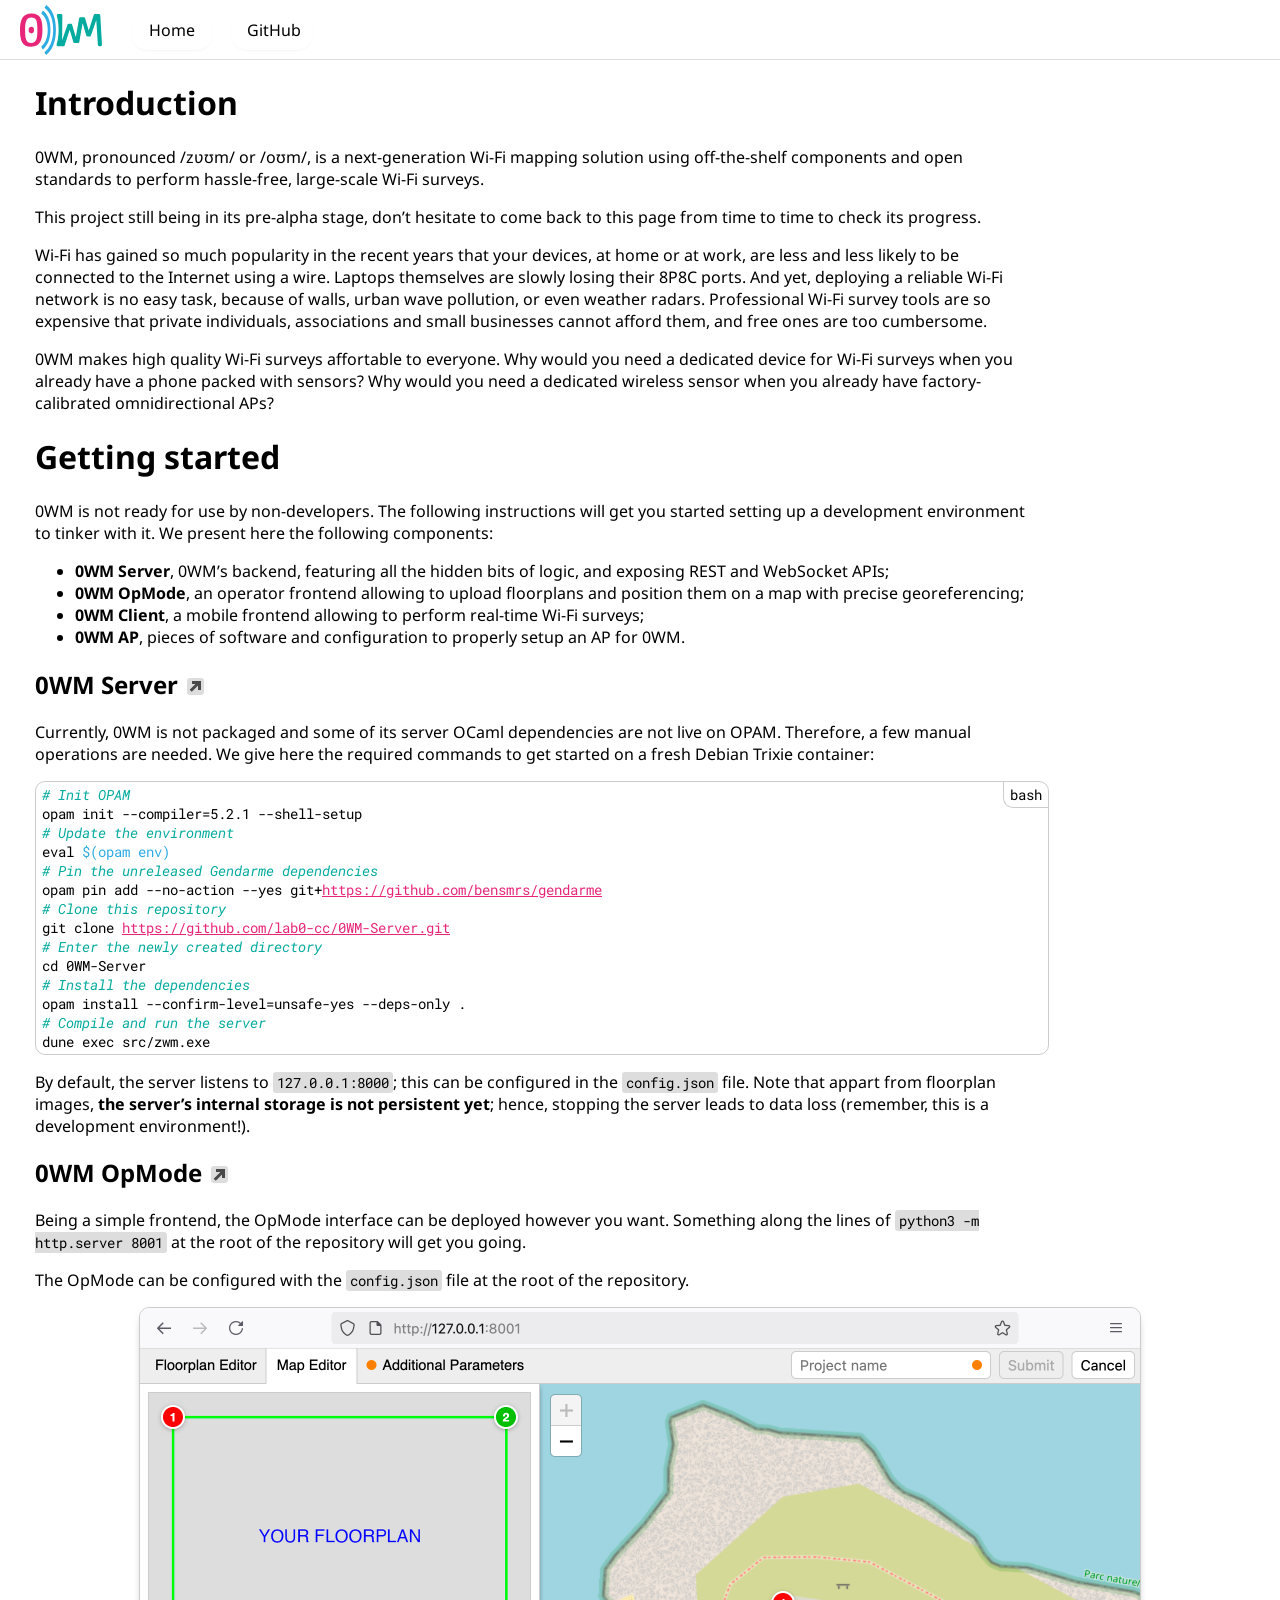
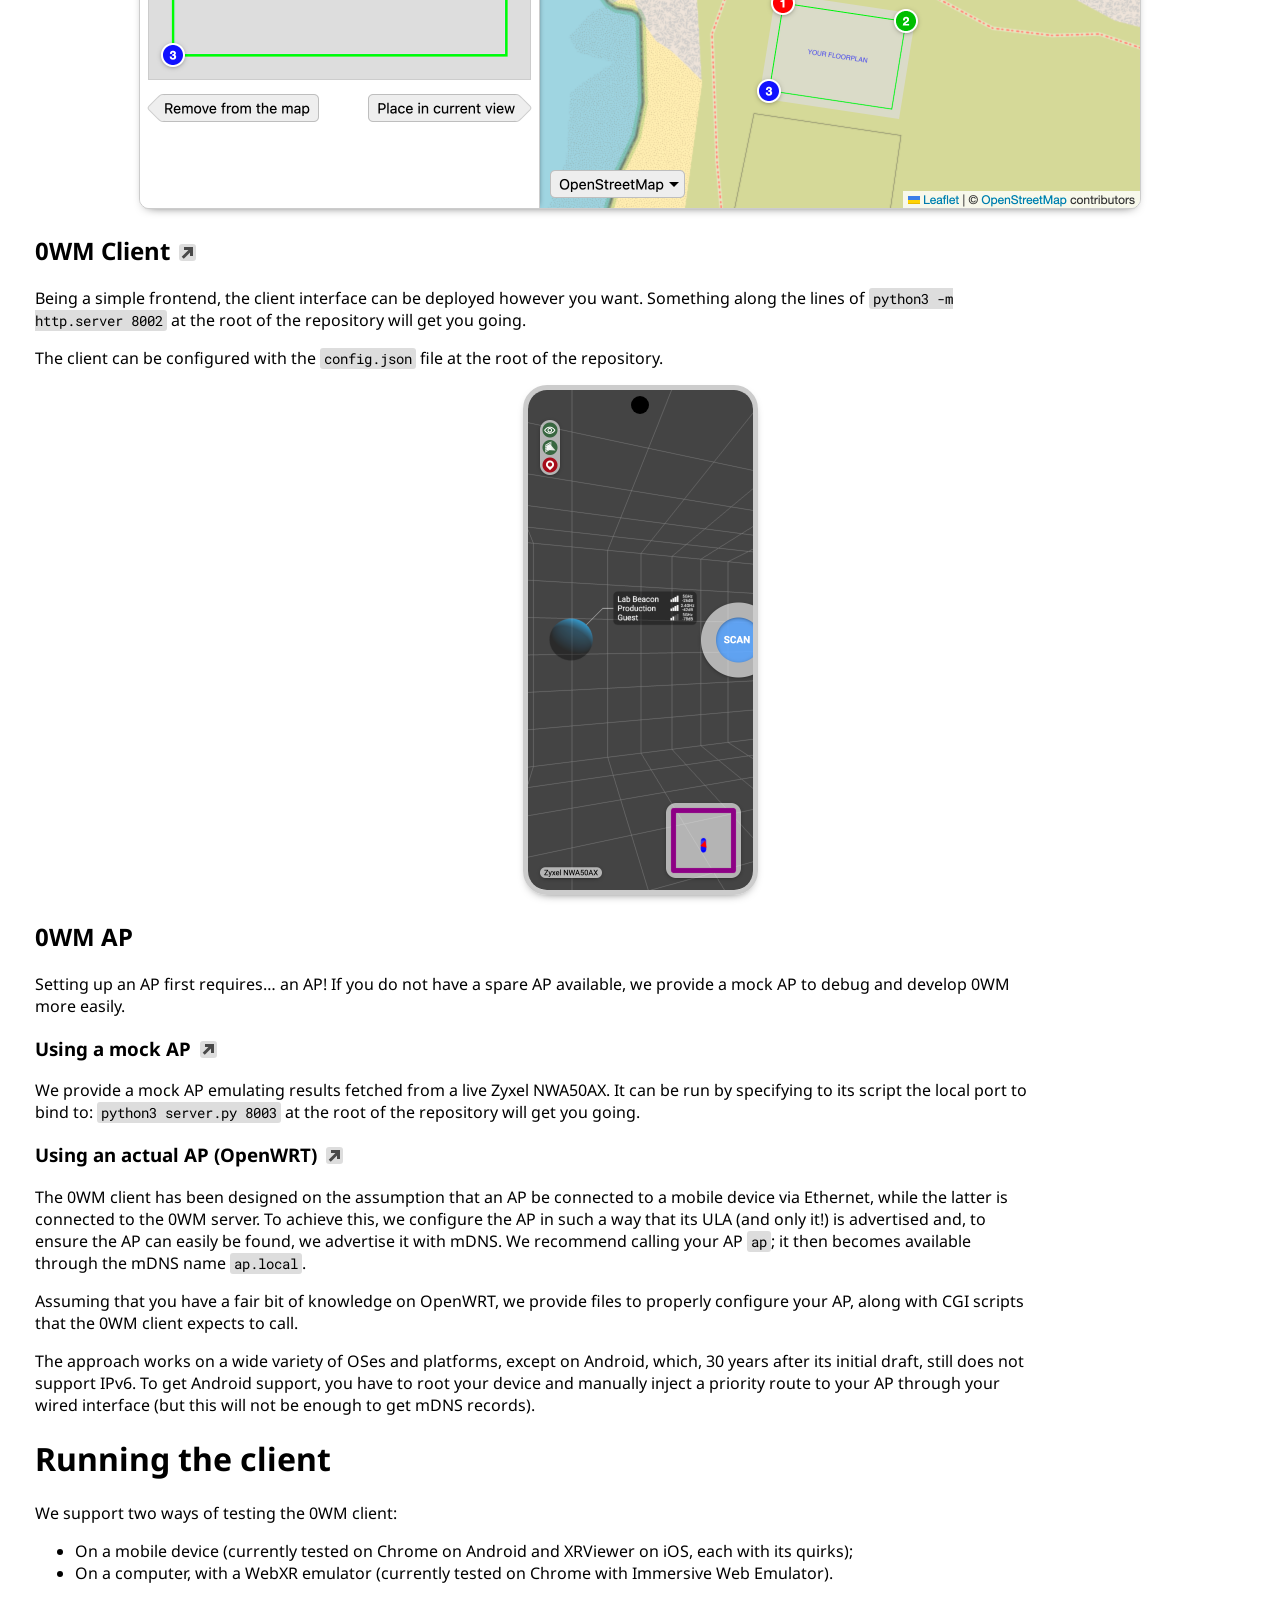
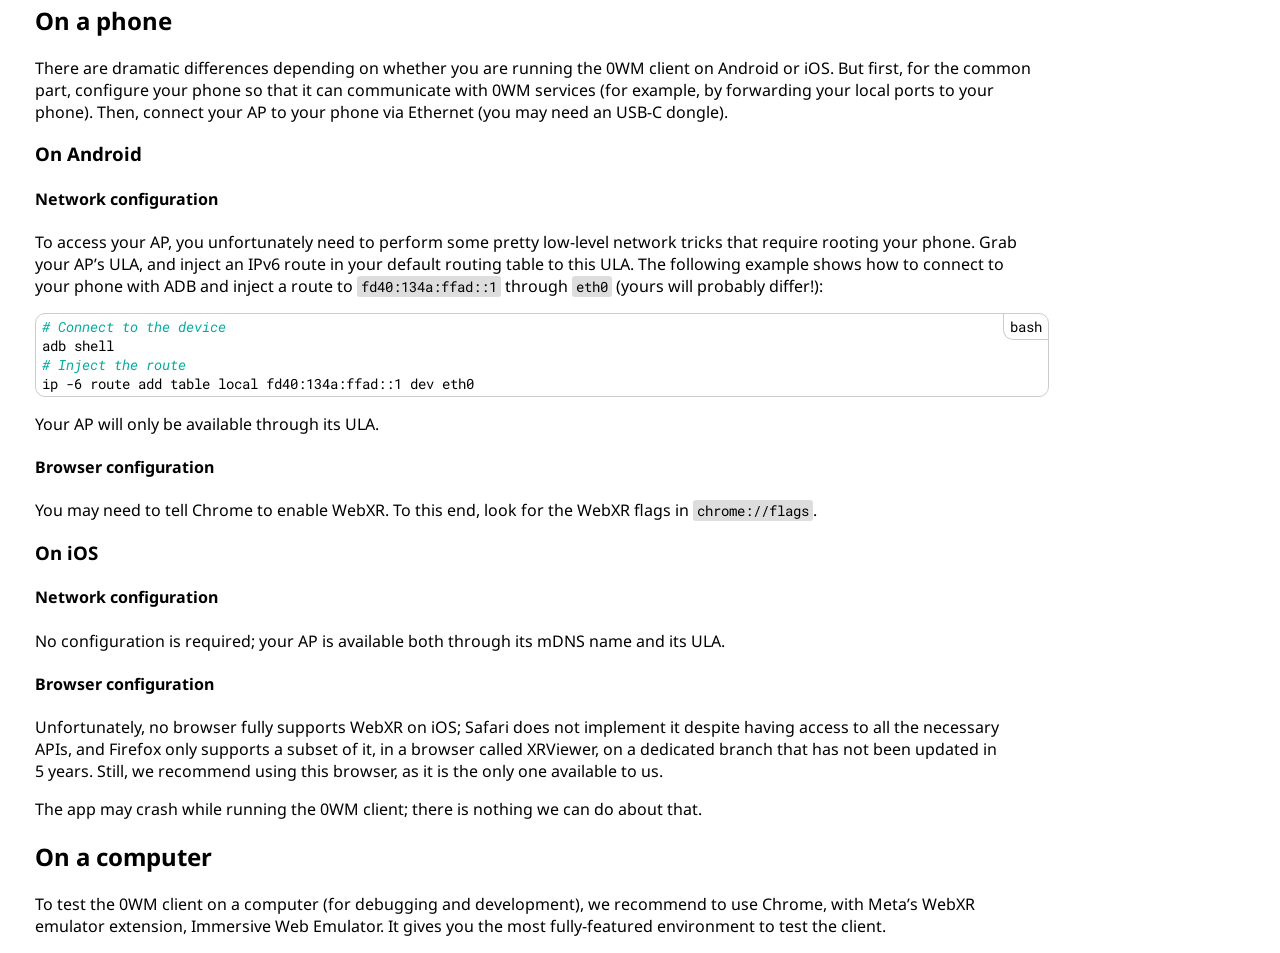
==== index.html @ e87bb13f "Initial commit Signed-off-by: Benjamin Somers <benjamin.somers@resel.fr>" ====
<!doctype html>
<html>
<head>
<meta charset="UTF-8">
<link rel="stylesheet" href="/css/style.css">
</head>
<body>
<nav><img src="/img/0wm.svg"><div><a href="/">Home</a><a href="https://github.com/lab0-cc/0WM-Server">GitHub</a></div></nav>
<main><h1>Introduction</h1><p>0WM, pronounced /zʋʊm/ or /oʊm/, is a next-generation Wi-Fi mapping solution using off-the-shelf components and open standards to perform hassle-free, large-scale Wi-Fi surveys.</p><p>This project still being in its pre-alpha stage, don’t hesitate to come back to this page from time to time to check its progress.</p><p>Wi-Fi has gained so much popularity in the recent years that your devices, at home or at work, are less and less likely to be connected to the Internet using a wire. Laptops themselves are slowly losing their 8P8C ports. And yet, deploying a reliable Wi-Fi network is no easy task, because of walls, urban wave pollution, or even weather radars. Professional Wi-Fi survey tools are so expensive that private individuals, associations and small businesses cannot afford them, and free ones are too cumbersome.</p><p>0WM makes high quality Wi-Fi surveys affortable to everyone. Why would you need a dedicated device for Wi-Fi surveys when you already have a phone packed with sensors? Why would you need a dedicated wireless sensor when you already have factory-calibrated omnidirectional APs?</p><h1>Getting started</h1><p>0WM is not ready for use by non-developers. The following instructions will get you started setting up a development environment to tinker with it. We present here the following components:</p><ul><li><b>0WM Server</b>, 0WM’s backend, featuring all the hidden bits of logic, and exposing REST and WebSocket APIs;</li><li><b>0WM OpMode</b>, an operator frontend allowing to upload floorplans and position them on a map with precise georeferencing;</li><li><b>0WM Client</b>, a mobile frontend allowing to perform real-time Wi-Fi surveys;</li><li><b>0WM AP</b>, pieces of software and configuration to properly setup an AP for 0WM.</li></ul><h2>0WM Server<a href="https://github.com/lab0-cc/0WM-Server" target="_blank"></a></h2><p>Currently, 0WM is not packaged and some of its server OCaml dependencies are not live on OPAM. Therefore, a few manual operations are needed. We give here the required commands to get started on a fresh Debian Trixie container:</p><pre data-header="bash"><code><span class="comment"># Init OPAM</span>
opam init --compiler=5.2.1 --shell-setup
<span class="comment"># Update the environment</span>
eval <var>$(opam env)</var>
<span class="comment"># Pin the unreleased Gendarme dependencies</span>
opam pin add --no-action --yes git+<a href="https://github.com/bensmrs/gendarme" target="_blank">https://github.com/bensmrs/gendarme</a>
<span class="comment"># Clone this repository</span>
git clone <a href="https://github.com/lab0-cc/0WM-Server.git" target="_blank">https://github.com/lab0-cc/0WM-Server.git</a>
<span class="comment"># Enter the newly created directory</span>
cd 0WM-Server
<span class="comment"># Install the dependencies</span>
opam install --confirm-level=unsafe-yes --deps-only .
<span class="comment"># Compile and run the server</span>
dune exec src/zwm.exe</code></pre><p>By default, the server listens to <code>127.0.0.1:8000</code>; this can be configured in the <code>config.json</code> file. Note that appart from floorplan images, <strong>the server’s internal storage is not persistent yet</strong>; hence, stopping the server leads to data loss (remember, this is a development environment!).</p><h2>0WM OpMode<a href="https://github.com/lab0-cc/0WM-OpMode" target="_blank"></a></h2><p>Being a simple frontend, the OpMode interface can be deployed however you want. Something along the lines of <code>python3 -m http.server 8001</code> at the root of the repository will get you going.</p><p>The OpMode can be configured with the <code>config.json</code> file at the root of the repository.</p><img class="window" src="/img/opmode.png"><h2>0WM Client<a href="https://github.com/lab0-cc/0WM-Client" target="_blank"></a></h2><p>Being a simple frontend, the client interface can be deployed however you want. Something along the lines of <code>python3 -m http.server 8002</code> at the root of the repository will get you going.</p><p>The client can be configured with the <code>config.json</code> file at the root of the repository.</p><div class="phone"><img src="/img/client.png"></div><h2>0WM AP</h2><p>Setting up an AP first requires… an AP! If you do not have a spare AP available, we provide a mock AP to debug and develop 0WM more easily.</p><h3>Using a mock AP<a href="https://github.com/lab0-cc/0WM-AP-Mock" target="_blank"></a></h3><p>We provide a mock AP emulating results fetched from a live Zyxel NWA50AX. It can be run by specifying to its script the local port to bind to: <code>python3 server.py 8003</code> at the root of the repository will get you going.</p><h3>Using an actual AP (OpenWRT)<a href="https://github.com/lab0-cc/0WM-AP-OpenWRT" target="_blank"></a></h3><p>The 0WM client has been designed on the assumption that an AP be connected to a mobile device via Ethernet, while the latter is connected to the 0WM server. To achieve this, we configure the AP in such a way that its ULA (and only it!) is advertised and, to ensure the AP can easily be found, we advertise it with mDNS. We recommend calling your AP <code>ap</code>; it then becomes available through the mDNS name <code>ap.local</code>.</p><p>Assuming that you have a fair bit of knowledge on OpenWRT, we provide files to properly configure your AP, along with CGI scripts that the 0WM client expects to call.</p><p>The approach works on a wide variety of OSes and platforms, except on Android, which, 30&nbsp;years after its initial draft, still does not support IPv6. To get Android support, you have to root your device and manually inject a priority route to your AP through your wired interface (but this will not be enough to get mDNS records).</p><h1>Running the client</h1><p>We support two ways of testing the 0WM client:</p><ul><li>On a mobile device (currently tested on Chrome on Android and XRViewer on iOS, each with its quirks);</li><li>On a computer, with a WebXR emulator (currently tested on Chrome with Immersive Web Emulator).</li></ul><h2>On a phone</h2><p>There are dramatic differences depending on whether you are running the 0WM client on Android or iOS. But first, for the common part, configure your phone so that it can communicate with 0WM services (for example, by forwarding your local ports to your phone). Then, connect your AP to your phone via Ethernet (you may need an USB-C dongle).</p><h3>On Android</h3><h4>Network configuration</h4><p>To access your AP, you unfortunately need to perform some pretty low-level network tricks that require rooting your phone. Grab your AP’s ULA, and inject an IPv6 route in your default routing table to this ULA. The following example shows how to connect to your phone with ADB and inject a route to <code>fd40:134a:ffad::1</code> through <code>eth0</code> (yours will probably differ!):</p><pre data-header="bash"><code><span class="comment"># Connect to the device</span>
adb shell
<span class="comment"># Inject the route</span>
ip -6 route add table local fd40:134a:ffad::1 dev eth0</code></pre><p>Your AP will only be available through its ULA.</p><h4>Browser configuration</h4><p>You may need to tell Chrome to enable WebXR. To this end, look for the WebXR flags in <code>chrome://flags</code>.</p><h3>On iOS</h3><h4>Network configuration</h4><p>No configuration is required; your AP is available both through its mDNS name and its ULA.</p><h4>Browser configuration</h4><p>Unfortunately, no browser fully supports WebXR on iOS; Safari does not implement it despite having access to all the necessary APIs, and Firefox only supports a subset of it, in a browser called XRViewer, on a dedicated branch that has not been updated in 5&nbsp;years. Still, we recommend using this browser, as it is the only one available to us.</p><p>The app may crash while running the 0WM client; there is nothing we can do about that.</p><h2>On a computer</h2><p>To test the 0WM client on a computer (for debugging and development), we recommend to use Chrome, with Meta’s WebXR emulator extension, Immersive Web Emulator. It gives you the most fully-featured environment to test the client.</p></main>
</body>
</html>
---- css/style.css ----
@import url('https://fonts.googleapis.com/css2?family=Noto+Sans:wght@100..900&family=Roboto+Mono:ital,wght@0,100..700;1,100..700&display=swap');

body {
    font-family: "Noto Sans", sans-serif;
    margin: 0;
}

nav {
  padding: 5px 20px;
  background: #fffe;
  position: fixed;
  width: 100%;
  top: 0;
  backdrop-filter: blur(10px);
  box-sizing: border-box;
  z-index: 1;
  border-bottom: 1px solid #0002;
  height: 60px;
}

nav > img {
  height: 50px;
}

nav > div > a {
  display: inline-block;
  line-height: 20px;
  padding: 10px 15px;
  margin-left: 20px;
  text-decoration: none;
  color: #000;
  background: #fffc;
  border-radius: 15px;
  box-shadow: 0 1px 5px -5px #000;
  width: 50px;
  text-align: center;
}

nav > div {
  padding: 5px 0;
  display: inline-block;
  vertical-align: top;
  margin-left: 10px;
}

main {
  position: absolute;
  top: 60px;
  padding: 0 35px;
  box-sizing: border-box;
  width: 100%;
  text-align: center;
}

main > * {
  max-width: 1000px;
  text-align: left;
}

code > span.comment {
  font-style: italic;
  color: #04ab9e;
}

code, pre {
  font-family: "Roboto Mono", monospace;
  font-size: .9rem;
}

code a {
  color: #e7267a;
}

pre {
  overflow-x: auto;
  border: 1px solid #0003;
  padding: 3px 6px;
  border-radius: 10px;
  position: relative;
}

pre::before {
  content: attr(data-header);
  position: absolute;
  right: 0;
  border-left: 1px solid #0003;
  border-bottom: 1px solid #0003;
  padding: 3px 6px;
  top: 0;
  border-bottom-left-radius: 10px;
}

code var {
  font-style: inherit;
  color: #2dabe3;
}

main > img {
  width: 100%;
}

.window, .phone {
  border: 1px solid #0003;
  border-radius: 10px;
  box-shadow: 0 4px 12px -8px #000;
}

.phone {
  border-radius: 24px;
  border: 5px solid #ccc;
  display: inline-block;
  overflow: hidden;
  font-size: 0px;
  position: relative;
}

.phone > img {
  max-width: 500px;
  max-height: 500px;
}

.phone::before {
  content: "";
  display: block;
  position: absolute;
  top: 6px;
  left: calc(50% - 9px);
  width: 18px;
  height: 18px;
  background: #000;
  border-radius: 9px;
}

h2 > a, h3 > a {
  position: relative;
  width: 6px;
  height: 6px;
  display: inline-block;
  border-top: 3px solid #555;
  border-right: 3px solid #555;
  margin-bottom: 4px;
  margin-left: 14px;
}

h3 > a {
  margin-bottom: 3px;
}

h2 > a::before, h3 > a::before {
  content: "";
  width: 3px;
  height: 11px;
  background: #555;
  transform: rotate(45deg);
  position: absolute;
  right: -2px;
  top: -.5px;
  transform-origin: top;
}

h2 > a::after, h3 > a::after {
  content: "";
  background: #0002;
  width: 17px;
  height: 17px;
  position: absolute;
  top: -6px;
  right: -6px;
  border-radius: 3px;
}

code {
  background: #ddd;
  border-radius: 3px;
  padding: 1px 4px;
}

pre code {
  background: revert;
  padding: 0;
}
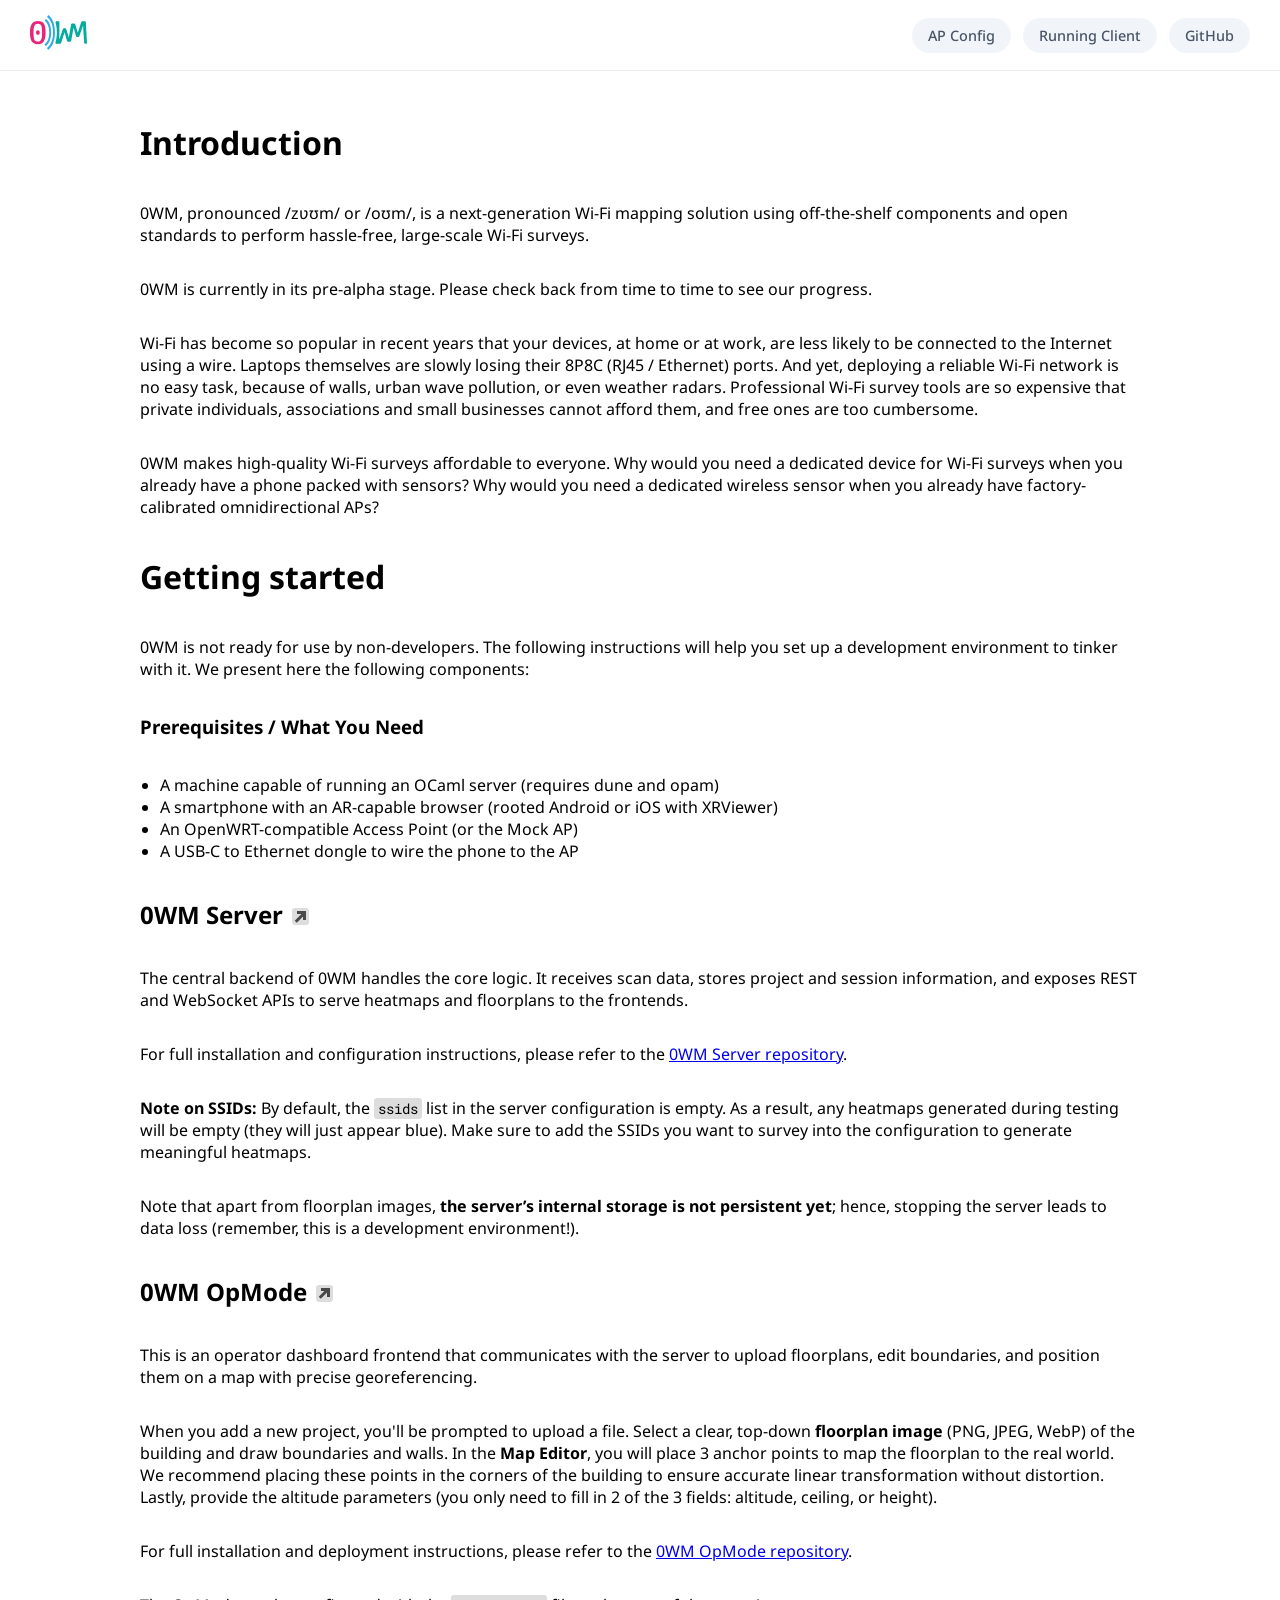
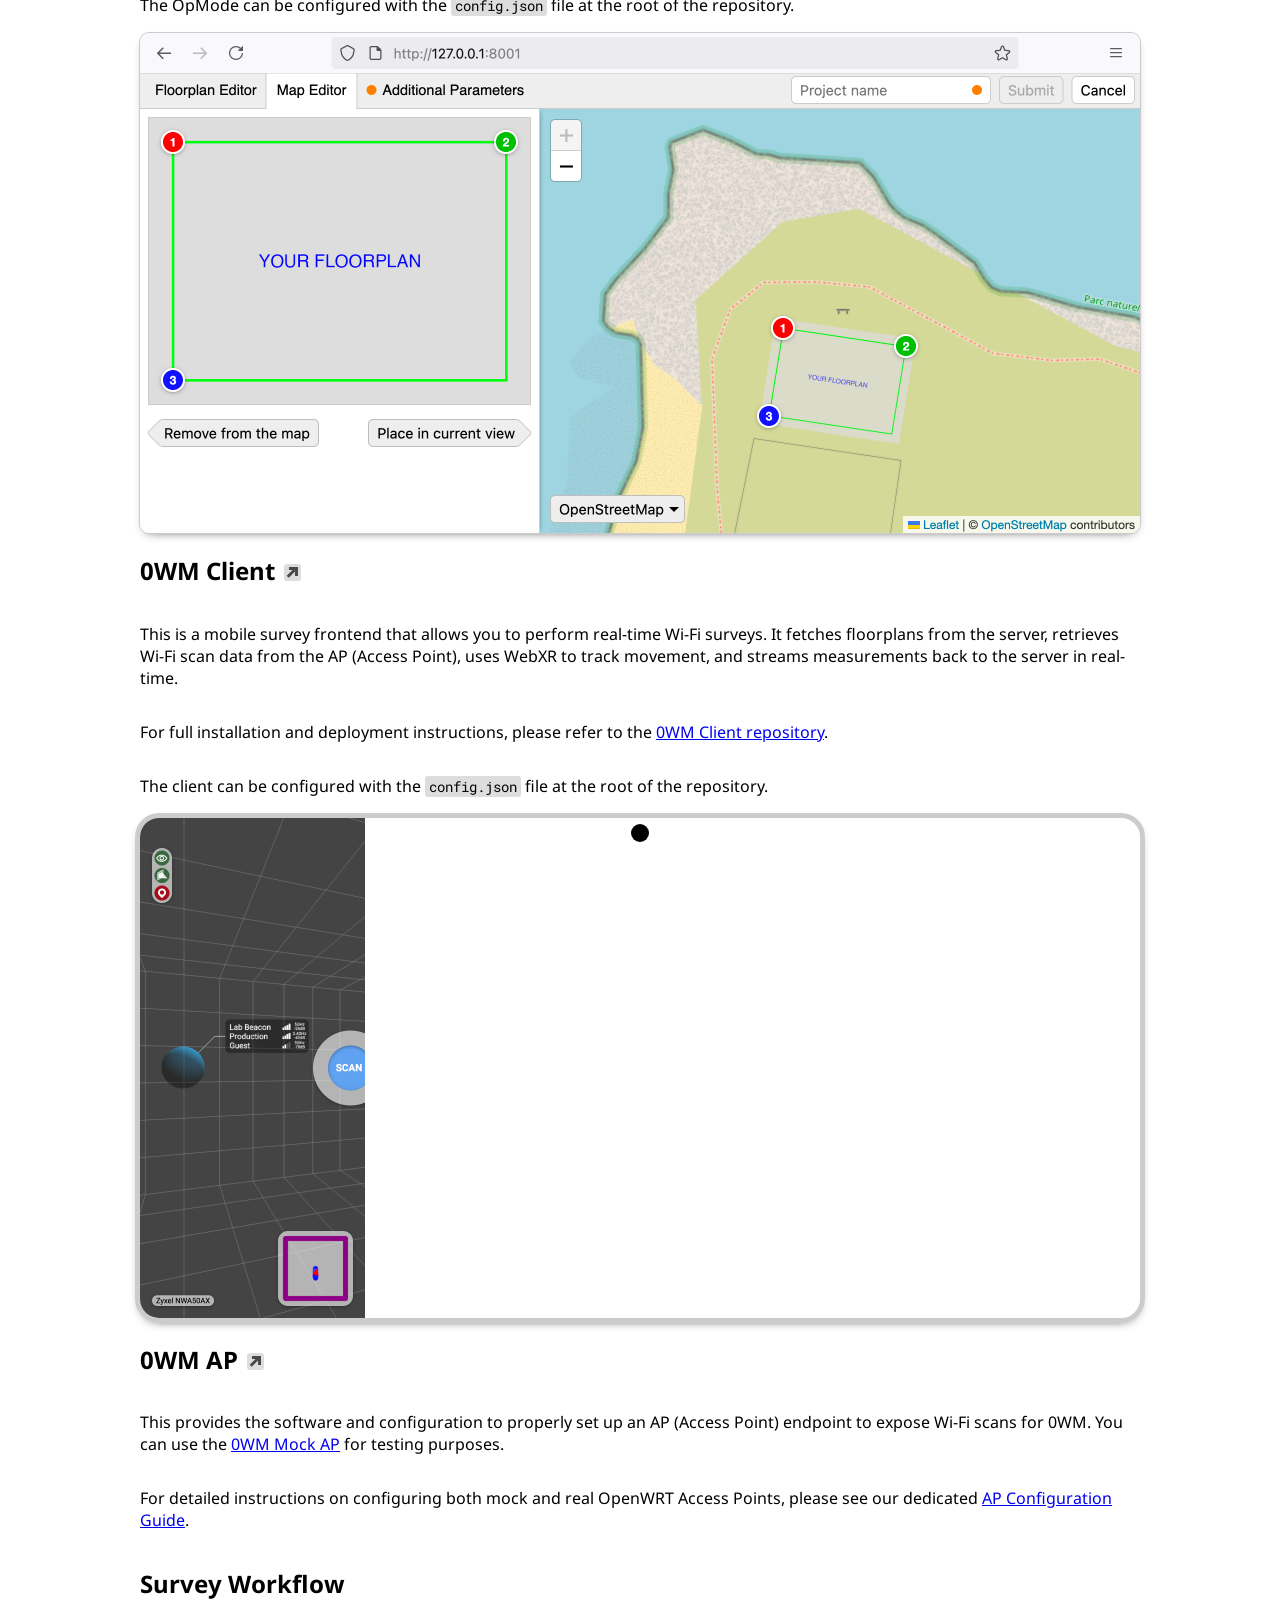
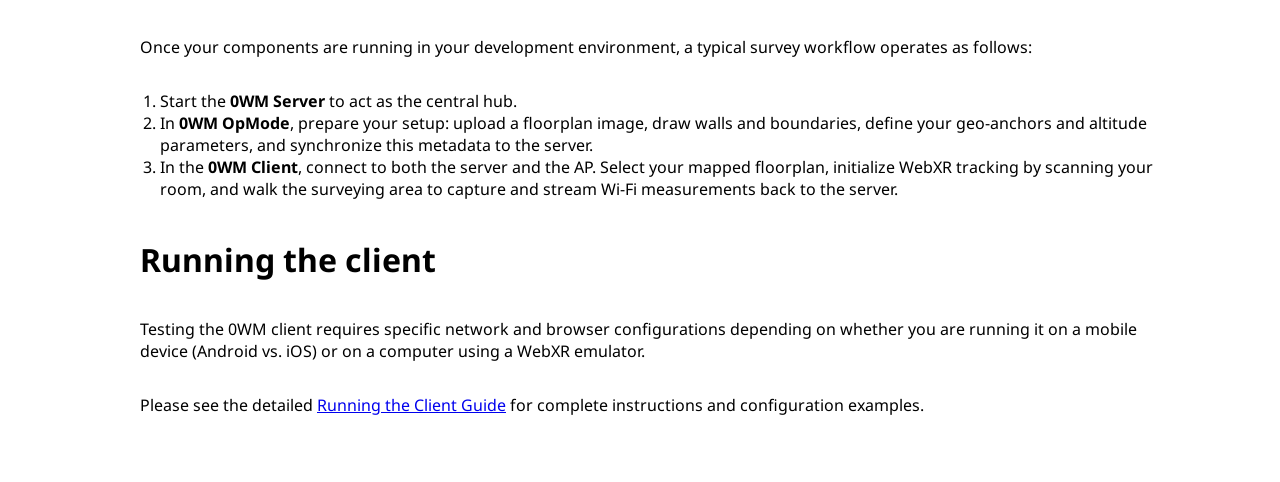
==== commit 909c9e81: "Update website docs" ====
--- a/index.html
+++ b/index.html
@@ -1,27 +1,177 @@
 <!doctype html>
 <html>
-<head>
-<meta charset="UTF-8">
-<link rel="stylesheet" href="/css/style.css">
-</head>
-<body>
-<nav><img src="/img/0wm.svg"><div><a href="/">Home</a><a href="https://github.com/lab0-cc/0WM-Server">GitHub</a></div></nav>
-<main><h1>Introduction</h1><p>0WM, pronounced /zʋʊm/ or /oʊm/, is a next-generation Wi-Fi mapping solution using off-the-shelf components and open standards to perform hassle-free, large-scale Wi-Fi surveys.</p><p>This project still being in its pre-alpha stage, don’t hesitate to come back to this page from time to time to check its progress.</p><p>Wi-Fi has gained so much popularity in the recent years that your devices, at home or at work, are less and less likely to be connected to the Internet using a wire. Laptops themselves are slowly losing their 8P8C ports. And yet, deploying a reliable Wi-Fi network is no easy task, because of walls, urban wave pollution, or even weather radars. Professional Wi-Fi survey tools are so expensive that private individuals, associations and small businesses cannot afford them, and free ones are too cumbersome.</p><p>0WM makes high quality Wi-Fi surveys affortable to everyone. Why would you need a dedicated device for Wi-Fi surveys when you already have a phone packed with sensors? Why would you need a dedicated wireless sensor when you already have factory-calibrated omnidirectional APs?</p><h1>Getting started</h1><p>0WM is not ready for use by non-developers. The following instructions will get you started setting up a development environment to tinker with it. We present here the following components:</p><ul><li><b>0WM Server</b>, 0WM’s backend, featuring all the hidden bits of logic, and exposing REST and WebSocket APIs;</li><li><b>0WM OpMode</b>, an operator frontend allowing to upload floorplans and position them on a map with precise georeferencing;</li><li><b>0WM Client</b>, a mobile frontend allowing to perform real-time Wi-Fi surveys;</li><li><b>0WM AP</b>, pieces of software and configuration to properly setup an AP for 0WM.</li></ul><h2>0WM Server<a href="https://github.com/lab0-cc/0WM-Server" target="_blank"></a></h2><p>Currently, 0WM is not packaged and some of its server OCaml dependencies are not live on OPAM. Therefore, a few manual operations are needed. We give here the required commands to get started on a fresh Debian Trixie container:</p><pre data-header="bash"><code><span class="comment"># Init OPAM</span>
-opam init --compiler=5.2.1 --shell-setup
-<span class="comment"># Update the environment</span>
-eval <var>$(opam env)</var>
-<span class="comment"># Pin the unreleased Gendarme dependencies</span>
-opam pin add --no-action --yes git+<a href="https://github.com/bensmrs/gendarme" target="_blank">https://github.com/bensmrs/gendarme</a>
-<span class="comment"># Clone this repository</span>
-git clone <a href="https://github.com/lab0-cc/0WM-Server.git" target="_blank">https://github.com/lab0-cc/0WM-Server.git</a>
-<span class="comment"># Enter the newly created directory</span>
-cd 0WM-Server
-<span class="comment"># Install the dependencies</span>
-opam install --confirm-level=unsafe-yes --deps-only .
-<span class="comment"># Compile and run the server</span>
-dune exec src/zwm.exe</code></pre><p>By default, the server listens to <code>127.0.0.1:8000</code>; this can be configured in the <code>config.json</code> file. Note that appart from floorplan images, <strong>the server’s internal storage is not persistent yet</strong>; hence, stopping the server leads to data loss (remember, this is a development environment!).</p><h2>0WM OpMode<a href="https://github.com/lab0-cc/0WM-OpMode" target="_blank"></a></h2><p>Being a simple frontend, the OpMode interface can be deployed however you want. Something along the lines of <code>python3 -m http.server 8001</code> at the root of the repository will get you going.</p><p>The OpMode can be configured with the <code>config.json</code> file at the root of the repository.</p><img class="window" src="/img/opmode.png"><h2>0WM Client<a href="https://github.com/lab0-cc/0WM-Client" target="_blank"></a></h2><p>Being a simple frontend, the client interface can be deployed however you want. Something along the lines of <code>python3 -m http.server 8002</code> at the root of the repository will get you going.</p><p>The client can be configured with the <code>config.json</code> file at the root of the repository.</p><div class="phone"><img src="/img/client.png"></div><h2>0WM AP</h2><p>Setting up an AP first requires… an AP! If you do not have a spare AP available, we provide a mock AP to debug and develop 0WM more easily.</p><h3>Using a mock AP<a href="https://github.com/lab0-cc/0WM-AP-Mock" target="_blank"></a></h3><p>We provide a mock AP emulating results fetched from a live Zyxel NWA50AX. It can be run by specifying to its script the local port to bind to: <code>python3 server.py 8003</code> at the root of the repository will get you going.</p><h3>Using an actual AP (OpenWRT)<a href="https://github.com/lab0-cc/0WM-AP-OpenWRT" target="_blank"></a></h3><p>The 0WM client has been designed on the assumption that an AP be connected to a mobile device via Ethernet, while the latter is connected to the 0WM server. To achieve this, we configure the AP in such a way that its ULA (and only it!) is advertised and, to ensure the AP can easily be found, we advertise it with mDNS. We recommend calling your AP <code>ap</code>; it then becomes available through the mDNS name <code>ap.local</code>.</p><p>Assuming that you have a fair bit of knowledge on OpenWRT, we provide files to properly configure your AP, along with CGI scripts that the 0WM client expects to call.</p><p>The approach works on a wide variety of OSes and platforms, except on Android, which, 30&nbsp;years after its initial draft, still does not support IPv6. To get Android support, you have to root your device and manually inject a priority route to your AP through your wired interface (but this will not be enough to get mDNS records).</p><h1>Running the client</h1><p>We support two ways of testing the 0WM client:</p><ul><li>On a mobile device (currently tested on Chrome on Android and XRViewer on iOS, each with its quirks);</li><li>On a computer, with a WebXR emulator (currently tested on Chrome with Immersive Web Emulator).</li></ul><h2>On a phone</h2><p>There are dramatic differences depending on whether you are running the 0WM client on Android or iOS. But first, for the common part, configure your phone so that it can communicate with 0WM services (for example, by forwarding your local ports to your phone). Then, connect your AP to your phone via Ethernet (you may need an USB-C dongle).</p><h3>On Android</h3><h4>Network configuration</h4><p>To access your AP, you unfortunately need to perform some pretty low-level network tricks that require rooting your phone. Grab your AP’s ULA, and inject an IPv6 route in your default routing table to this ULA. The following example shows how to connect to your phone with ADB and inject a route to <code>fd40:134a:ffad::1</code> through <code>eth0</code> (yours will probably differ!):</p><pre data-header="bash"><code><span class="comment"># Connect to the device</span>
-adb shell
-<span class="comment"># Inject the route</span>
-ip -6 route add table local fd40:134a:ffad::1 dev eth0</code></pre><p>Your AP will only be available through its ULA.</p><h4>Browser configuration</h4><p>You may need to tell Chrome to enable WebXR. To this end, look for the WebXR flags in <code>chrome://flags</code>.</p><h3>On iOS</h3><h4>Network configuration</h4><p>No configuration is required; your AP is available both through its mDNS name and its ULA.</p><h4>Browser configuration</h4><p>Unfortunately, no browser fully supports WebXR on iOS; Safari does not implement it despite having access to all the necessary APIs, and Firefox only supports a subset of it, in a browser called XRViewer, on a dedicated branch that has not been updated in 5&nbsp;years. Still, we recommend using this browser, as it is the only one available to us.</p><p>The app may crash while running the 0WM client; there is nothing we can do about that.</p><h2>On a computer</h2><p>To test the 0WM client on a computer (for debugging and development), we recommend to use Chrome, with Meta’s WebXR emulator extension, Immersive Web Emulator. It gives you the most fully-featured environment to test the client.</p></main>
-</body>
+  <head>
+    <meta charset="UTF-8" />
+    <meta name="viewport" content="width=device-width, initial-scale=1.0" />
+    <link rel="icon" href="/img/0wm.svg" />
+    <link rel="stylesheet" href="/css/style.css" />
+  </head>
+  <body>
+    <nav>
+      <a href="/"><img src="/img/0wm.svg" /></a>
+      <div>
+        <a href="/ap-config.html">AP Config</a>
+        <a href="/running-client.html">Running Client</a>
+        <a href="https://github.com/lab0-cc">GitHub</a>
+      </div>
+    </nav>
+    <main>
+      <h1>Introduction</h1>
+      <p>
+        0WM, pronounced /zʋʊm/ or /oʊm/, is a next-generation Wi-Fi mapping
+        solution using off-the-shelf components and open standards to perform
+        hassle-free, large-scale Wi-Fi surveys.
+      </p>
+      <p>
+        0WM is currently in its pre-alpha stage. Please check back from time to
+        time to see our progress.
+      </p>
+      <p>
+        Wi-Fi has become so popular in recent years that your devices, at home
+        or at work, are less likely to be connected to the Internet using a
+        wire. Laptops themselves are slowly losing their 8P8C (RJ45 / Ethernet)
+        ports. And yet, deploying a reliable Wi-Fi network is no easy task,
+        because of walls, urban wave pollution, or even weather radars.
+        Professional Wi-Fi survey tools are so expensive that private
+        individuals, associations and small businesses cannot afford them, and
+        free ones are too cumbersome.
+      </p>
+      <p>
+        0WM makes high-quality Wi-Fi surveys affordable to everyone. Why would
+        you need a dedicated device for Wi-Fi surveys when you already have a
+        phone packed with sensors? Why would you need a dedicated wireless
+        sensor when you already have factory-calibrated omnidirectional APs?
+      </p>
+      <h1>Getting started</h1>
+      <p>
+        0WM is not ready for use by non-developers. The following instructions
+        will help you set up a development environment to tinker with it. We
+        present here the following components:
+      </p>
+
+      <h3>Prerequisites / What You Need</h3>
+      <ul>
+        <li>
+          A machine capable of running an OCaml server (requires dune and opam)
+        </li>
+        <li>
+          A smartphone with an AR-capable browser (rooted Android or iOS with
+          XRViewer)
+        </li>
+        <li>An OpenWRT-compatible Access Point (or the Mock AP)</li>
+        <li>A USB-C to Ethernet dongle to wire the phone to the AP</li>
+      </ul>
+      <h2>0WM Server<a href="https://github.com/lab0-cc/0WM-Server"></a></h2>
+      <p>
+        The central backend of 0WM handles the core logic. It receives scan
+        data, stores project and session information, and exposes REST and
+        WebSocket APIs to serve heatmaps and floorplans to the frontends.
+      </p>
+      <p>
+        For full installation and configuration instructions, please refer to
+        the
+        <a href="https://github.com/lab0-cc/0WM-Server">0WM Server repository</a
+        >.
+      </p>
+      <p>
+        <strong>Note on SSIDs:</strong> By default, the <code>ssids</code> list
+        in the server configuration is empty. As a result, any heatmaps
+        generated during testing will be empty (they will just appear blue).
+        Make sure to add the SSIDs you want to survey into the configuration to
+        generate meaningful heatmaps.
+      </p>
+      <p>
+        Note that apart from floorplan images,
+        <strong>the server’s internal storage is not persistent yet</strong>;
+        hence, stopping the server leads to data loss (remember, this is a
+        development environment!).
+      </p>
+      <h2>0WM OpMode<a href="https://github.com/lab0-cc/0WM-OpMode"></a></h2>
+      <p>
+        This is an operator dashboard frontend that communicates with the server
+        to upload floorplans, edit boundaries, and position them on a map with
+        precise georeferencing.
+      </p>
+      <p>
+        When you add a new project, you'll be prompted to upload a file. Select
+        a clear, top-down <strong>floorplan image</strong> (PNG, JPEG, WebP) of
+        the building and draw boundaries and walls. In the
+        <strong>Map Editor</strong>, you will place 3 anchor points to map the
+        floorplan to the real world. We recommend placing these points in the
+        corners of the building to ensure accurate linear transformation without
+        distortion. Lastly, provide the altitude parameters (you only need to
+        fill in 2 of the 3 fields: altitude, ceiling, or height).
+      </p>
+      <p>
+        For full installation and deployment instructions, please refer to the
+        <a href="https://github.com/lab0-cc/0WM-OpMode">0WM OpMode repository</a
+        >.
+      </p>
+      <p>
+        The OpMode can be configured with the <code>config.json</code> file at
+        the root of the repository.
+      </p>
+      <img class="window" src="/img/opmode.png" />
+      <h2>0WM Client<a href="https://github.com/lab0-cc/0WM-Client"></a></h2>
+      <p>
+        This is a mobile survey frontend that allows you to perform real-time
+        Wi-Fi surveys. It fetches floorplans from the server, retrieves Wi-Fi
+        scan data from the AP (Access Point), uses WebXR to track movement, and
+        streams measurements back to the server in real-time.
+      </p>
+      <p>
+        For full installation and deployment instructions, please refer to the
+        <a href="https://github.com/lab0-cc/0WM-Client">0WM Client repository</a
+        >.
+      </p>
+      <p>
+        The client can be configured with the <code>config.json</code> file at
+        the root of the repository.
+      </p>
+      <div class="phone"><img src="/img/client.png" /></div>
+      <h2>0WM AP<a href="https://github.com/lab0-cc/0WM-AP-Mock"></a></h2>
+      <p>
+        This provides the software and configuration to properly set up an AP
+        (Access Point) endpoint to expose Wi-Fi scans for 0WM. You can use the
+        <a href="https://github.com/lab0-cc/0WM-AP-Mock">0WM Mock AP</a> for
+        testing purposes.
+      </p>
+      <p>
+        For detailed instructions on configuring both mock and real OpenWRT
+        Access Points, please see our dedicated
+        <a href="/ap-config.html">AP Configuration Guide</a>.
+      </p>
+      <h2>Survey Workflow</h2>
+      <p>
+        Once your components are running in your development environment, a
+        typical survey workflow operates as follows:
+      </p>
+      <ol>
+        <li>Start the <b>0WM Server</b> to act as the central hub.</li>
+        <li>
+          In <b>0WM OpMode</b>, prepare your setup: upload a floorplan image,
+          draw walls and boundaries, define your geo-anchors and altitude
+          parameters, and synchronize this metadata to the server.
+        </li>
+        <li>
+          In the <b>0WM Client</b>, connect to both the server and the AP.
+          Select your mapped floorplan, initialize WebXR tracking by scanning
+          your room, and walk the surveying area to capture and stream Wi-Fi
+          measurements back to the server.
+        </li>
+      </ol>
+
+      <h1>Running the client</h1>
+      <p>
+        Testing the 0WM client requires specific network and browser
+        configurations depending on whether you are running it on a mobile
+        device (Android vs. iOS) or on a computer using a WebXR emulator.
+      </p>
+      <p>
+        Please see the detailed
+        <a href="/running-client.html">Running the Client Guide</a>
+        for complete instructions and configuration examples.
+      </p>
+    </main>
+  </body>
 </html>
--- a/css/style.css
+++ b/css/style.css
@@ -1,60 +1,85 @@
-@import url('https://fonts.googleapis.com/css2?family=Noto+Sans:wght@100..900&family=Roboto+Mono:ital,wght@0,100..700;1,100..700&display=swap');
+@import url("https://fonts.googleapis.com/css2?family=Noto+Sans:wght@100..900&family=Roboto+Mono:ital,wght@0,100..700;1,100..700&display=swap");
 
 body {
-    font-family: "Noto Sans", sans-serif;
-    margin: 0;
+  font-family: "Noto Sans", sans-serif;
+  margin: 0;
 }
 
 nav {
-  padding: 5px 20px;
-  background: #fffe;
+  padding: 15px 30px;
+  background: rgba(255, 255, 255, 0.85);
   position: fixed;
   width: 100%;
   top: 0;
-  backdrop-filter: blur(10px);
+  backdrop-filter: blur(12px);
+  -webkit-backdrop-filter: blur(12px);
   box-sizing: border-box;
-  z-index: 1;
-  border-bottom: 1px solid #0002;
-  height: 60px;
-}
-
-nav > img {
-  height: 50px;
+  z-index: 100;
+  border-bottom: 1px solid rgba(0, 0, 0, 0.08);
+  display: flex;
+  justify-content: space-between;
+  align-items: center;
+}
+
+nav img {
+  height: 35px;
+}
+
+nav > div {
+  display: flex;
+  gap: 12px;
+  align-items: center;
 }
 
 nav > div > a {
-  display: inline-block;
-  line-height: 20px;
-  padding: 10px 15px;
-  margin-left: 20px;
+  padding: 8px 16px;
   text-decoration: none;
-  color: #000;
-  background: #fffc;
-  border-radius: 15px;
-  box-shadow: 0 1px 5px -5px #000;
-  width: 50px;
-  text-align: center;
-}
-
-nav > div {
-  padding: 5px 0;
-  display: inline-block;
-  vertical-align: top;
-  margin-left: 10px;
+  color: #4a5568;
+  background: #f1f5f9;
+  border-radius: 20px;
+  font-size: 0.9rem;
+  font-weight: 500;
+  white-space: nowrap;
+  transition: all 0.2s ease;
+}
+
+nav > div > a:hover {
+  background: #e2e8f0;
+  color: #1a202c;
 }
 
 main {
-  position: absolute;
-  top: 60px;
-  padding: 0 35px;
+  padding: 100px 35px 50px;
   box-sizing: border-box;
   width: 100%;
-  text-align: center;
+  display: flex;
+  flex-direction: column;
+  align-items: center;
 }
 
 main > * {
   max-width: 1000px;
+  width: 100%;
   text-align: left;
+}
+
+@media (max-width: 768px) {
+  nav {
+    flex-direction: column;
+    padding: 15px 10px;
+    gap: 15px;
+  }
+
+  nav > div {
+    flex-wrap: wrap;
+    justify-content: center;
+  }
+
+  main {
+    padding-top: 140px;
+    padding-left: 20px;
+    padding-right: 20px;
+  }
 }
 
 code > span.comment {
@@ -62,9 +87,10 @@
   color: #04ab9e;
 }
 
-code, pre {
+code,
+pre {
   font-family: "Roboto Mono", monospace;
-  font-size: .9rem;
+  font-size: 0.9rem;
 }
 
 code a {
@@ -99,7 +125,8 @@
   width: 100%;
 }
 
-.window, .phone {
+.window,
+.phone {
   border: 1px solid #0003;
   border-radius: 10px;
   box-shadow: 0 4px 12px -8px #000;
@@ -131,7 +158,8 @@
   border-radius: 9px;
 }
 
-h2 > a, h3 > a {
+h2 > a,
+h3 > a {
   position: relative;
   width: 6px;
   height: 6px;
@@ -146,7 +174,8 @@
   margin-bottom: 3px;
 }
 
-h2 > a::before, h3 > a::before {
+h2 > a::before,
+h3 > a::before {
   content: "";
   width: 3px;
   height: 11px;
@@ -154,11 +183,12 @@
   transform: rotate(45deg);
   position: absolute;
   right: -2px;
-  top: -.5px;
+  top: -0.5px;
   transform-origin: top;
 }
 
-h2 > a::after, h3 > a::after {
+h2 > a::after,
+h3 > a::after {
   content: "";
   background: #0002;
   width: 17px;
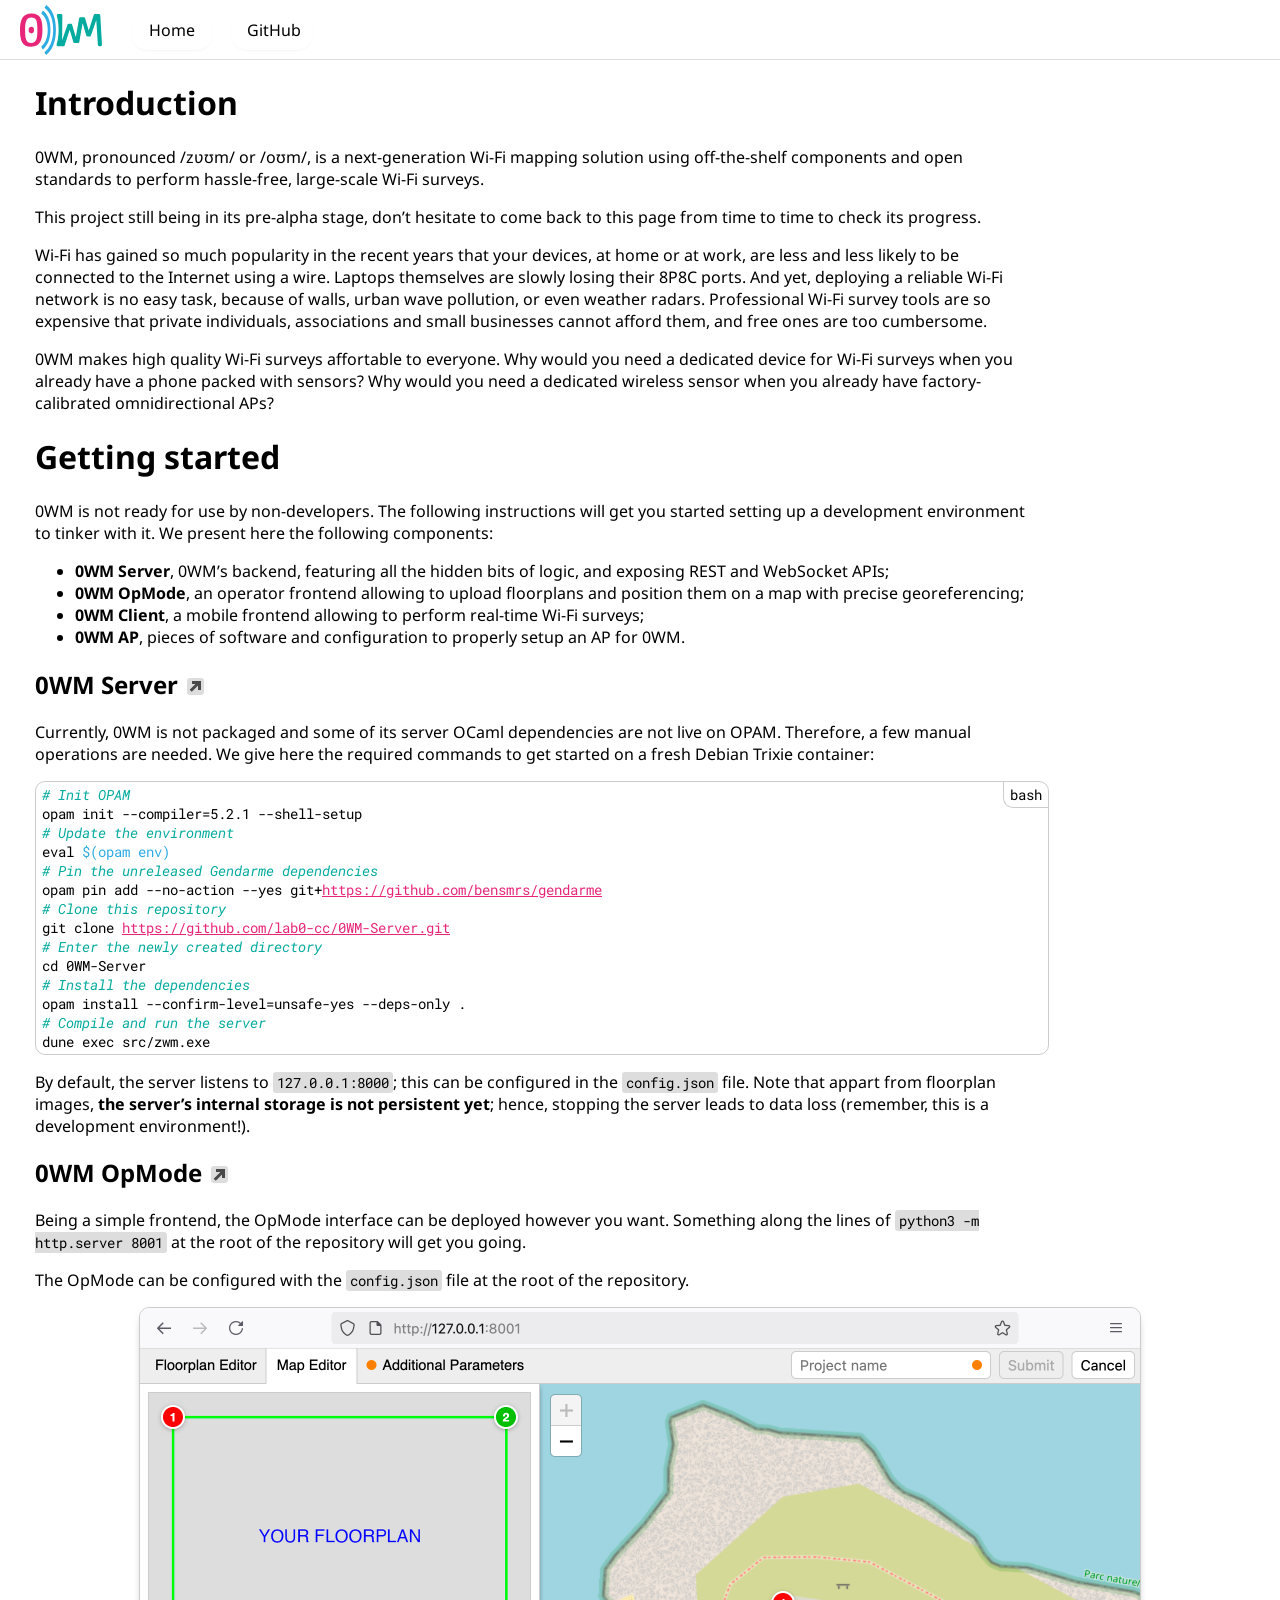
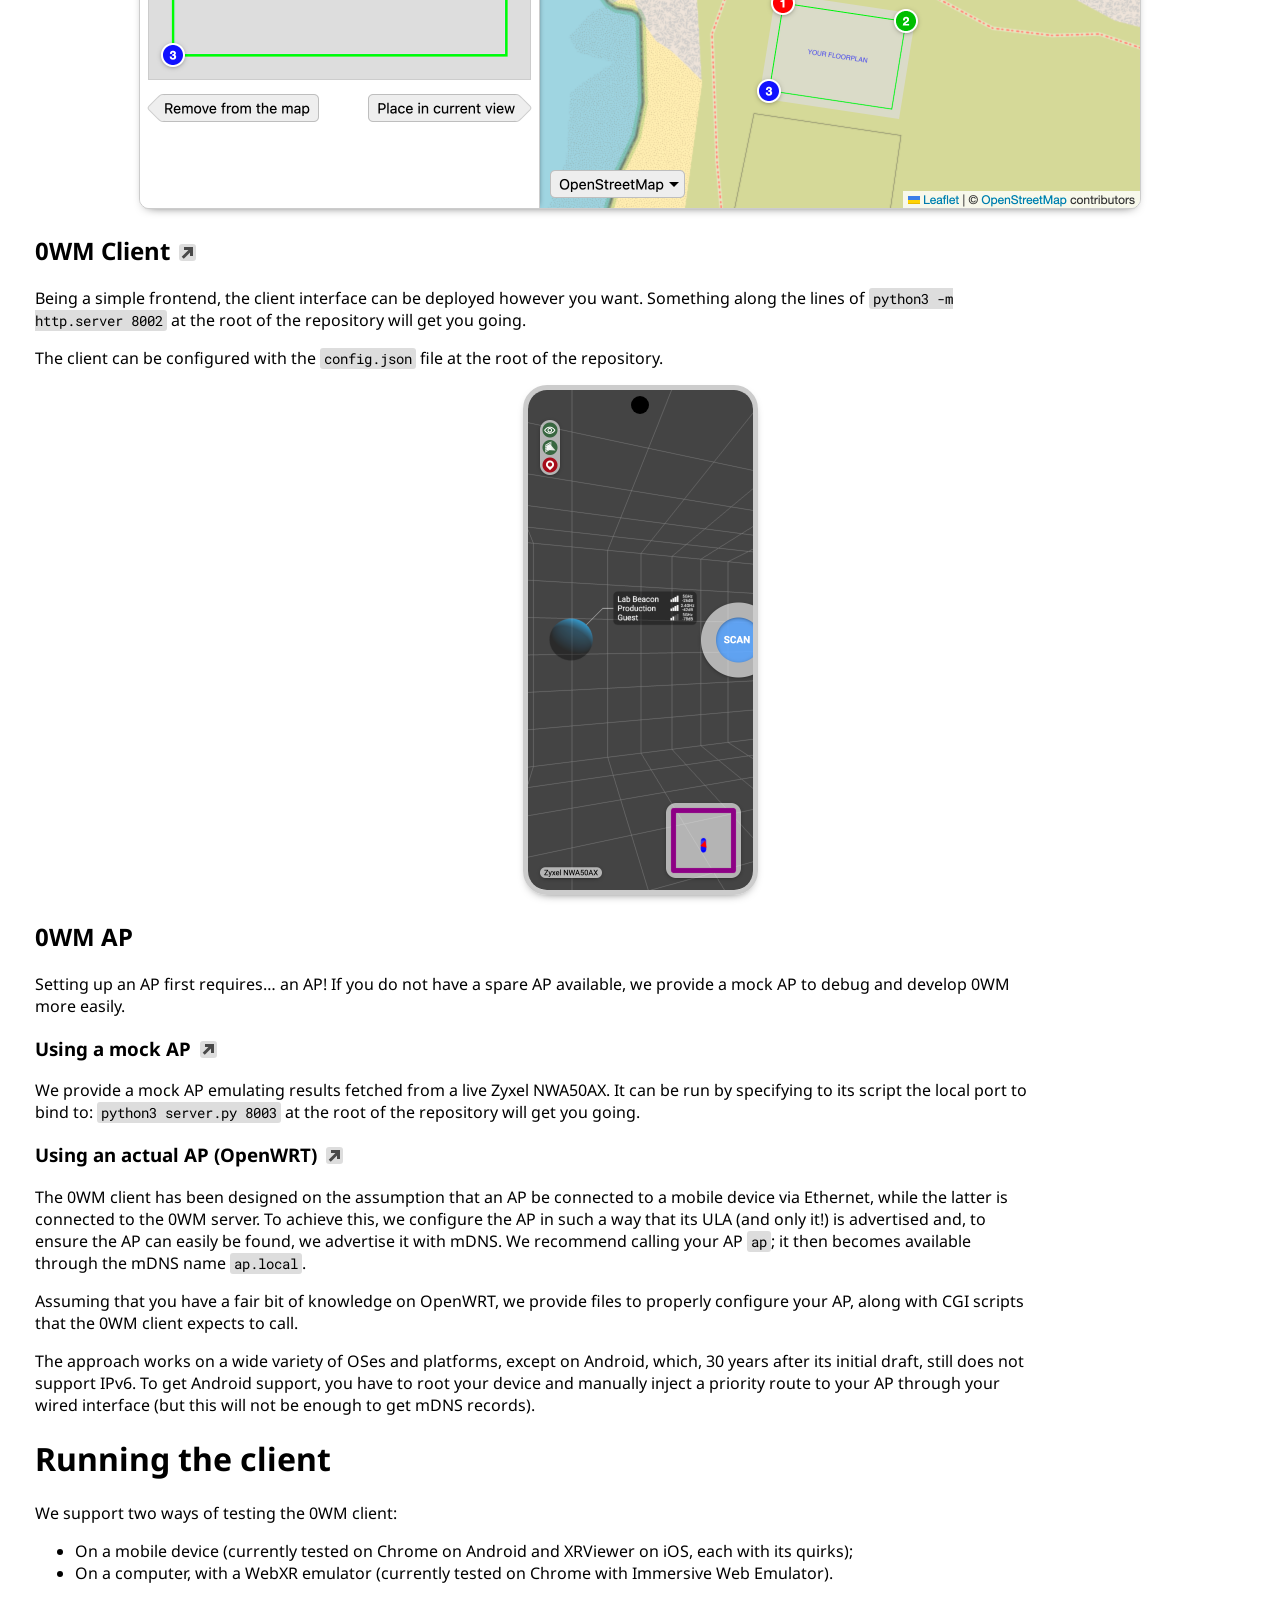
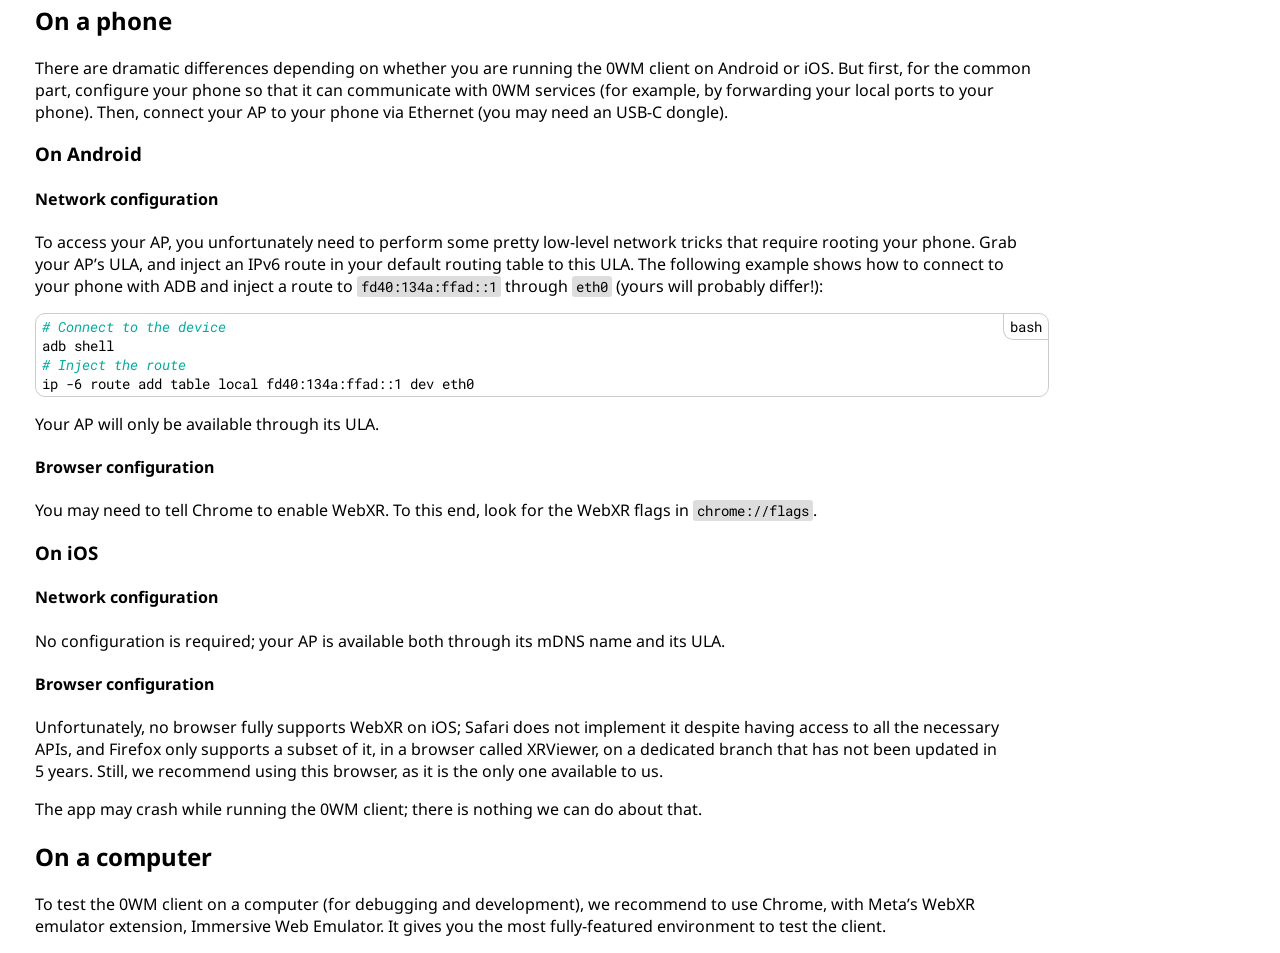
==== commit 12a6f563: "Bump dist Signed-off-by: Benjamin Somers <benjamin.somers@resel.fr>" ====
--- a/index.html
+++ b/index.html
@@ -1,177 +1,165 @@
 <!doctype html>
-<html>
-  <head>
-    <meta charset="UTF-8" />
-    <meta name="viewport" content="width=device-width, initial-scale=1.0" />
-    <link rel="icon" href="/img/0wm.svg" />
-    <link rel="stylesheet" href="/css/style.css" />
-  </head>
-  <body>
-    <nav>
-      <a href="/"><img src="/img/0wm.svg" /></a>
-      <div>
-        <a href="/ap-config.html">AP Config</a>
-        <a href="/running-client.html">Running Client</a>
-        <a href="https://github.com/lab0-cc">GitHub</a>
-      </div>
-    </nav>
-    <main>
-      <h1>Introduction</h1>
-      <p>
-        0WM, pronounced /zʋʊm/ or /oʊm/, is a next-generation Wi-Fi mapping
-        solution using off-the-shelf components and open standards to perform
-        hassle-free, large-scale Wi-Fi surveys.
-      </p>
-      <p>
-        0WM is currently in its pre-alpha stage. Please check back from time to
-        time to see our progress.
-      </p>
-      <p>
-        Wi-Fi has become so popular in recent years that your devices, at home
-        or at work, are less likely to be connected to the Internet using a
-        wire. Laptops themselves are slowly losing their 8P8C (RJ45 / Ethernet)
-        ports. And yet, deploying a reliable Wi-Fi network is no easy task,
-        because of walls, urban wave pollution, or even weather radars.
-        Professional Wi-Fi survey tools are so expensive that private
-        individuals, associations and small businesses cannot afford them, and
-        free ones are too cumbersome.
-      </p>
-      <p>
-        0WM makes high-quality Wi-Fi surveys affordable to everyone. Why would
-        you need a dedicated device for Wi-Fi surveys when you already have a
-        phone packed with sensors? Why would you need a dedicated wireless
-        sensor when you already have factory-calibrated omnidirectional APs?
-      </p>
-      <h1>Getting started</h1>
-      <p>
-        0WM is not ready for use by non-developers. The following instructions
-        will help you set up a development environment to tinker with it. We
-        present here the following components:
-      </p>
-
-      <h3>Prerequisites / What You Need</h3>
-      <ul>
-        <li>
-          A machine capable of running an OCaml server (requires dune and opam)
-        </li>
-        <li>
-          A smartphone with an AR-capable browser (rooted Android or iOS with
-          XRViewer)
-        </li>
-        <li>An OpenWRT-compatible Access Point (or the Mock AP)</li>
-        <li>A USB-C to Ethernet dongle to wire the phone to the AP</li>
-      </ul>
-      <h2>0WM Server<a href="https://github.com/lab0-cc/0WM-Server"></a></h2>
-      <p>
-        The central backend of 0WM handles the core logic. It receives scan
-        data, stores project and session information, and exposes REST and
-        WebSocket APIs to serve heatmaps and floorplans to the frontends.
-      </p>
-      <p>
-        For full installation and configuration instructions, please refer to
-        the
-        <a href="https://github.com/lab0-cc/0WM-Server">0WM Server repository</a
-        >.
-      </p>
-      <p>
-        <strong>Note on SSIDs:</strong> By default, the <code>ssids</code> list
-        in the server configuration is empty. As a result, any heatmaps
-        generated during testing will be empty (they will just appear blue).
-        Make sure to add the SSIDs you want to survey into the configuration to
-        generate meaningful heatmaps.
-      </p>
-      <p>
-        Note that apart from floorplan images,
-        <strong>the server’s internal storage is not persistent yet</strong>;
-        hence, stopping the server leads to data loss (remember, this is a
-        development environment!).
-      </p>
-      <h2>0WM OpMode<a href="https://github.com/lab0-cc/0WM-OpMode"></a></h2>
-      <p>
-        This is an operator dashboard frontend that communicates with the server
-        to upload floorplans, edit boundaries, and position them on a map with
-        precise georeferencing.
-      </p>
-      <p>
-        When you add a new project, you'll be prompted to upload a file. Select
-        a clear, top-down <strong>floorplan image</strong> (PNG, JPEG, WebP) of
-        the building and draw boundaries and walls. In the
-        <strong>Map Editor</strong>, you will place 3 anchor points to map the
-        floorplan to the real world. We recommend placing these points in the
-        corners of the building to ensure accurate linear transformation without
-        distortion. Lastly, provide the altitude parameters (you only need to
-        fill in 2 of the 3 fields: altitude, ceiling, or height).
-      </p>
-      <p>
-        For full installation and deployment instructions, please refer to the
-        <a href="https://github.com/lab0-cc/0WM-OpMode">0WM OpMode repository</a
-        >.
-      </p>
-      <p>
-        The OpMode can be configured with the <code>config.json</code> file at
-        the root of the repository.
-      </p>
-      <img class="window" src="/img/opmode.png" />
-      <h2>0WM Client<a href="https://github.com/lab0-cc/0WM-Client"></a></h2>
-      <p>
-        This is a mobile survey frontend that allows you to perform real-time
-        Wi-Fi surveys. It fetches floorplans from the server, retrieves Wi-Fi
-        scan data from the AP (Access Point), uses WebXR to track movement, and
-        streams measurements back to the server in real-time.
-      </p>
-      <p>
-        For full installation and deployment instructions, please refer to the
-        <a href="https://github.com/lab0-cc/0WM-Client">0WM Client repository</a
-        >.
-      </p>
-      <p>
-        The client can be configured with the <code>config.json</code> file at
-        the root of the repository.
-      </p>
-      <div class="phone"><img src="/img/client.png" /></div>
-      <h2>0WM AP<a href="https://github.com/lab0-cc/0WM-AP-Mock"></a></h2>
-      <p>
-        This provides the software and configuration to properly set up an AP
-        (Access Point) endpoint to expose Wi-Fi scans for 0WM. You can use the
-        <a href="https://github.com/lab0-cc/0WM-AP-Mock">0WM Mock AP</a> for
-        testing purposes.
-      </p>
-      <p>
-        For detailed instructions on configuring both mock and real OpenWRT
-        Access Points, please see our dedicated
-        <a href="/ap-config.html">AP Configuration Guide</a>.
-      </p>
-      <h2>Survey Workflow</h2>
-      <p>
-        Once your components are running in your development environment, a
-        typical survey workflow operates as follows:
-      </p>
-      <ol>
-        <li>Start the <b>0WM Server</b> to act as the central hub.</li>
-        <li>
-          In <b>0WM OpMode</b>, prepare your setup: upload a floorplan image,
-          draw walls and boundaries, define your geo-anchors and altitude
-          parameters, and synchronize this metadata to the server.
-        </li>
-        <li>
-          In the <b>0WM Client</b>, connect to both the server and the AP.
-          Select your mapped floorplan, initialize WebXR tracking by scanning
-          your room, and walk the surveying area to capture and stream Wi-Fi
-          measurements back to the server.
-        </li>
-      </ol>
-
-      <h1>Running the client</h1>
-      <p>
-        Testing the 0WM client requires specific network and browser
-        configurations depending on whether you are running it on a mobile
-        device (Android vs. iOS) or on a computer using a WebXR emulator.
-      </p>
-      <p>
-        Please see the detailed
-        <a href="/running-client.html">Running the Client Guide</a>
-        for complete instructions and configuration examples.
-      </p>
-    </main>
-  </body>
+<html lang="en">
+<head>
+<meta charset="UTF-8">
+<meta name="viewport" content="width=device-width, initial-scale=1">
+<title>0WM</title>
+<link rel="stylesheet" href="/css/style.css">
+</head>
+<body>
+<nav><img src="/img/0wm.svg"><div><a href="/">Home</a><a href="https://github.com/lab0-cc/0WM-Server">GitHub</a></div></nav>
+<main><h1 id="introduction">Introduction</h1>
+<p>0WM, pronounced /zʋʊm/ or /oʊm/, is a next-generation Wi-Fi mapping
+solution using off-the-shelf components and open standards to perform
+hassle-free, large-scale Wi-Fi surveys.</p>
+<p>This project still being in its pre-alpha stage, don’t hesitate to
+come back to this page from time to time to check its progress.</p>
+<p>Wi-Fi has gained so much popularity in the recent years that your
+devices, at home or at work, are less and less likely to be connected to
+the Internet using a wire. Laptops themselves are slowly losing their
+8P8C ports. And yet, deploying a reliable Wi-Fi network is no easy task,
+because of walls, urban wave pollution, or even weather radars.
+Professional Wi-Fi survey tools are so expensive that private
+individuals, associations and small businesses cannot afford them, and
+free ones are too cumbersome.</p>
+<p>0WM makes high quality Wi-Fi surveys affortable to everyone. Why
+would you need a dedicated device for Wi-Fi surveys when you already
+have a phone packed with sensors? Why would you need a dedicated
+wireless sensor when you already have factory-calibrated omnidirectional
+APs?</p>
+<h1 id="getting-started">Getting started</h1>
+<p>0WM is not ready for use by non-developers. The following
+instructions will get you started setting up a development environment
+to tinker with it. We present here the following components:</p>
+<ul>
+<li><strong>0WM Server</strong>, 0WM’s backend, featuring all the hidden
+bits of logic, and exposing REST and WebSocket APIs;</li>
+<li><strong>0WM OpMode</strong>, an operator frontend allowing to upload
+floorplans and position them on a map with precise georeferencing;</li>
+<li><strong>0WM Client</strong>, a mobile frontend allowing to perform
+real-time Wi-Fi surveys;</li>
+<li><strong>0WM AP</strong>, pieces of software and configuration to
+properly setup an AP for 0WM.</li>
+</ul>
+<h2 id="wm-server">0WM Server<a
+href="https://github.com/lab0-cc/0WM-Server" target="_blank"></a></h2>
+<p>Currently, 0WM is not packaged and some of its server OCaml
+dependencies are not live on OPAM. Therefore, a few manual operations
+are needed. We give here the required commands to get started on a fresh
+Debian Trixie container:</p>
+<pre data-header="bash"><code><span class="comment"># Init OPAM</span>
+opam init --compiler=5.2.1 --shell-setup
+<span class="comment"># Update the environment</span>
+eval <var>$(opam env)</var>
+<span class="comment"># Pin the unreleased Gendarme dependencies</span>
+opam pin add --no-action --yes git+<a href="https://github.com/bensmrs/gendarme" target="_blank">https://github.com/bensmrs/gendarme</a>
+<span class="comment"># Clone this repository</span>
+git clone <a href="https://github.com/lab0-cc/0WM-Server.git" target="_blank">https://github.com/lab0-cc/0WM-Server.git</a>
+<span class="comment"># Enter the newly created directory</span>
+cd 0WM-Server
+<span class="comment"># Install the dependencies</span>
+opam install --confirm-level=unsafe-yes --deps-only .
+<span class="comment"># Compile and run the server</span>
+dune exec src/zwm.exe</code></pre>
+<p>By default, the server listens to <code>127.0.0.1:8000</code>; this
+can be configured in the <code>config.json</code> file. Note that appart
+from floorplan images, <strong>the server’s internal storage is not
+persistent yet</strong>; hence, stopping the server leads to data loss
+(remember, this is a development environment!).</p>
+<h2 id="wm-opmode">0WM OpMode<a href="" target="_blank"
+title="https://github.com/lab0-cc/0WM-OpMode"></a></h2>
+<p>Being a simple frontend, the OpMode interface can be deployed however
+you want. Something along the lines of
+<code>python3 -m http.server 8001</code> at the root of the repository
+will get you going.</p>
+<p>The OpMode can be configured with the <code>config.json</code> file
+at the root of the repository.</p>
+<img class="window" src="/img/opmode.png" alt="0WM OpMode">
+<h2 id="wm-client">0WM Client<a
+href="https://github.com/lab0-cc/0WM-Client" target="_blank"></a></h2>
+<p>Being a simple frontend, the client interface can be deployed however
+you want. Something along the lines of
+<code>python3 -m http.server 8002</code> at the root of the repository
+will get you going.</p>
+<p>The client can be configured with the <code>config.json</code> file
+at the root of the repository.</p>
+<div class="phone">
+<img src="/img/client.png" alt="0WM client" />
+</div>
+<h2 id="wm-ap">0WM AP</h2>
+<p>Setting up an AP first requires… an AP! If you do not have a spare AP
+available, we provide a mock AP to debug and develop 0WM more
+easily.</p>
+<h3 id="using-a-mock-ap">Using a mock AP<a
+href="https://github.com/lab0-cc/0WM-AP-Mock" target="_blank"></a></h3>
+<p>We provide a mock AP emulating results fetched from a live Zyxel
+NWA50AX. It can be run by specifying to its script the local port to
+bind to: <code>python3 server.py 8003</code> at the root of the
+repository will get you going.</p>
+<h3 id="using-an-actual-ap-openwrt">Using an actual AP (OpenWRT)<a
+href="https://github.com/lab0-cc/0WM-AP-OpenWRT"
+target="_blank"></a></h3>
+<p>The 0WM client has been designed on the assumption that an AP be
+connected to a mobile device via Ethernet, while the latter is connected
+to the 0WM server. To achieve this, we configure the AP in such a way
+that its ULA (and only it!) is advertised and, to ensure the AP can
+easily be found, we advertise it with mDNS. We recommend calling your AP
+<code>ap</code>; it then becomes available through the mDNS name
+<code>ap.local</code>.</p>
+<p>Assuming that you have a fair bit of knowledge on OpenWRT, we provide
+files to properly configure your AP, along with CGI scripts that the 0WM
+client expects to call.</p>
+<p>The approach works on a wide variety of OSes and platforms, except on
+Android, which, 30 years after its initial draft, still does not support
+IPv6. To get Android support, you have to root your device and manually
+inject a priority route to your AP through your wired interface (but
+this will not be enough to get mDNS records).</p>
+<h1 id="running-the-client">Running the client</h1>
+<p>We support two ways of testing the 0WM client:</p>
+<ul>
+<li>On a mobile device (currently tested on Chrome on Android and
+XRViewer on iOS, each with its quirks);</li>
+<li>On a computer, with a WebXR emulator (currently tested on Chrome
+with Immersive Web Emulator).</li>
+</ul>
+<h2 id="on-a-phone">On a phone</h2>
+<p>There are dramatic differences depending on whether you are running
+the 0WM client on Android or iOS. But first, for the common part,
+configure your phone so that it can communicate with 0WM services (for
+example, by forwarding your local ports to your phone). Then, connect
+your AP to your phone via Ethernet (you may need an USB-C dongle).</p>
+<h3 id="on-android">On Android</h3>
+<h4 id="network-configuration">Network configuration</h4>
+<p>To access your AP, you unfortunately need to perform some pretty
+low-level network tricks that require rooting your phone. Grab your AP’s
+ULA, and inject an IPv6 route in your default routing table to this ULA.
+The following example shows how to connect to your phone with ADB and
+inject a route to <code>fd40:134a:ffad::1</code> through
+<code>eth0</code> (yours will probably differ!):</p>
+<pre data-header="bash"><code><span class="comment"># Connect to the device</span>
+adb shell
+<span class="comment"># Inject the route</span>
+ip -6 route add table local fd40:134a:ffad::1 dev eth0</code></pre>
+<p>Your AP will only be available through its ULA.</p>
+<h4 id="browser-configuration">Browser configuration</h4>
+<p>You may need to tell Chrome to enable WebXR. To this end, look for
+the WebXR flags in <code>chrome://flags</code>.</p>
+<h3 id="on-ios">On iOS</h3>
+<h4 id="network-configuration-1">Network configuration</h4>
+<p>No configuration is required; your AP is available both through its
+mDNS name and its ULA.</p>
+<h4 id="browser-configuration-1">Browser configuration</h4>
+<p>Unfortunately, no browser fully supports WebXR on iOS; Safari does
+not implement it despite having access to all the necessary APIs, and
+Firefox only supports a subset of it, in a browser called XRViewer, on a
+dedicated branch that has not been updated in 5 years. Still, we
+recommend using this browser, as it is the only one available to us.</p>
+<p>The app may crash while running the 0WM client; there is nothing we
+can do about that.</p>
+<h2 id="on-a-computer">On a computer</h2>
+<p>To test the 0WM client on a computer (for debugging and development),
+we recommend to use Chrome, with Meta’s WebXR emulator extension,
+Immersive Web Emulator. It gives you the most fully-featured environment
+to test the client.</p></main>
+</body>
 </html>
--- a/css/style.css
+++ b/css/style.css
@@ -1,85 +1,60 @@
-@import url("https://fonts.googleapis.com/css2?family=Noto+Sans:wght@100..900&family=Roboto+Mono:ital,wght@0,100..700;1,100..700&display=swap");
+@import url('https://fonts.googleapis.com/css2?family=Noto+Sans:wght@100..900&family=Roboto+Mono:ital,wght@0,100..700;1,100..700&display=swap');
 
 body {
-  font-family: "Noto Sans", sans-serif;
-  margin: 0;
+    font-family: "Noto Sans", sans-serif;
+    margin: 0;
 }
 
 nav {
-  padding: 15px 30px;
-  background: rgba(255, 255, 255, 0.85);
+  padding: 5px 20px;
+  background: #fffe;
   position: fixed;
   width: 100%;
   top: 0;
-  backdrop-filter: blur(12px);
-  -webkit-backdrop-filter: blur(12px);
+  backdrop-filter: blur(10px);
   box-sizing: border-box;
-  z-index: 100;
-  border-bottom: 1px solid rgba(0, 0, 0, 0.08);
-  display: flex;
-  justify-content: space-between;
-  align-items: center;
+  z-index: 1;
+  border-bottom: 1px solid #0002;
+  height: 60px;
 }
 
-nav img {
-  height: 35px;
+nav > img {
+  height: 50px;
+}
+
+nav > div > a {
+  display: inline-block;
+  line-height: 20px;
+  padding: 10px 15px;
+  margin-left: 20px;
+  text-decoration: none;
+  color: #000;
+  background: #fffc;
+  border-radius: 15px;
+  box-shadow: 0 1px 5px -5px #000;
+  width: 50px;
+  text-align: center;
 }
 
 nav > div {
-  display: flex;
-  gap: 12px;
-  align-items: center;
-}
-
-nav > div > a {
-  padding: 8px 16px;
-  text-decoration: none;
-  color: #4a5568;
-  background: #f1f5f9;
-  border-radius: 20px;
-  font-size: 0.9rem;
-  font-weight: 500;
-  white-space: nowrap;
-  transition: all 0.2s ease;
-}
-
-nav > div > a:hover {
-  background: #e2e8f0;
-  color: #1a202c;
+  padding: 5px 0;
+  display: inline-block;
+  vertical-align: top;
+  margin-left: 10px;
 }
 
 main {
-  padding: 100px 35px 50px;
+  position: absolute;
+  top: 60px;
+  padding: 0 35px;
   box-sizing: border-box;
   width: 100%;
-  display: flex;
-  flex-direction: column;
-  align-items: center;
+  text-align: center;
 }
 
 main > * {
   max-width: 1000px;
-  width: 100%;
   text-align: left;
-}
-
-@media (max-width: 768px) {
-  nav {
-    flex-direction: column;
-    padding: 15px 10px;
-    gap: 15px;
-  }
-
-  nav > div {
-    flex-wrap: wrap;
-    justify-content: center;
-  }
-
-  main {
-    padding-top: 140px;
-    padding-left: 20px;
-    padding-right: 20px;
-  }
 }
 
 code > span.comment {
@@ -87,10 +62,9 @@
   color: #04ab9e;
 }
 
-code,
-pre {
+code, pre {
   font-family: "Roboto Mono", monospace;
-  font-size: 0.9rem;
+  font-size: .9rem;
 }
 
 code a {
@@ -125,8 +99,7 @@
   width: 100%;
 }
 
-.window,
-.phone {
+.window, .phone {
   border: 1px solid #0003;
   border-radius: 10px;
   box-shadow: 0 4px 12px -8px #000;
@@ -158,8 +131,7 @@
   border-radius: 9px;
 }
 
-h2 > a,
-h3 > a {
+h2 > a, h3 > a {
   position: relative;
   width: 6px;
   height: 6px;
@@ -174,8 +146,7 @@
   margin-bottom: 3px;
 }
 
-h2 > a::before,
-h3 > a::before {
+h2 > a::before, h3 > a::before {
   content: "";
   width: 3px;
   height: 11px;
@@ -183,12 +154,11 @@
   transform: rotate(45deg);
   position: absolute;
   right: -2px;
-  top: -0.5px;
+  top: -.5px;
   transform-origin: top;
 }
 
-h2 > a::after,
-h3 > a::after {
+h2 > a::after, h3 > a::after {
   content: "";
   background: #0002;
   width: 17px;
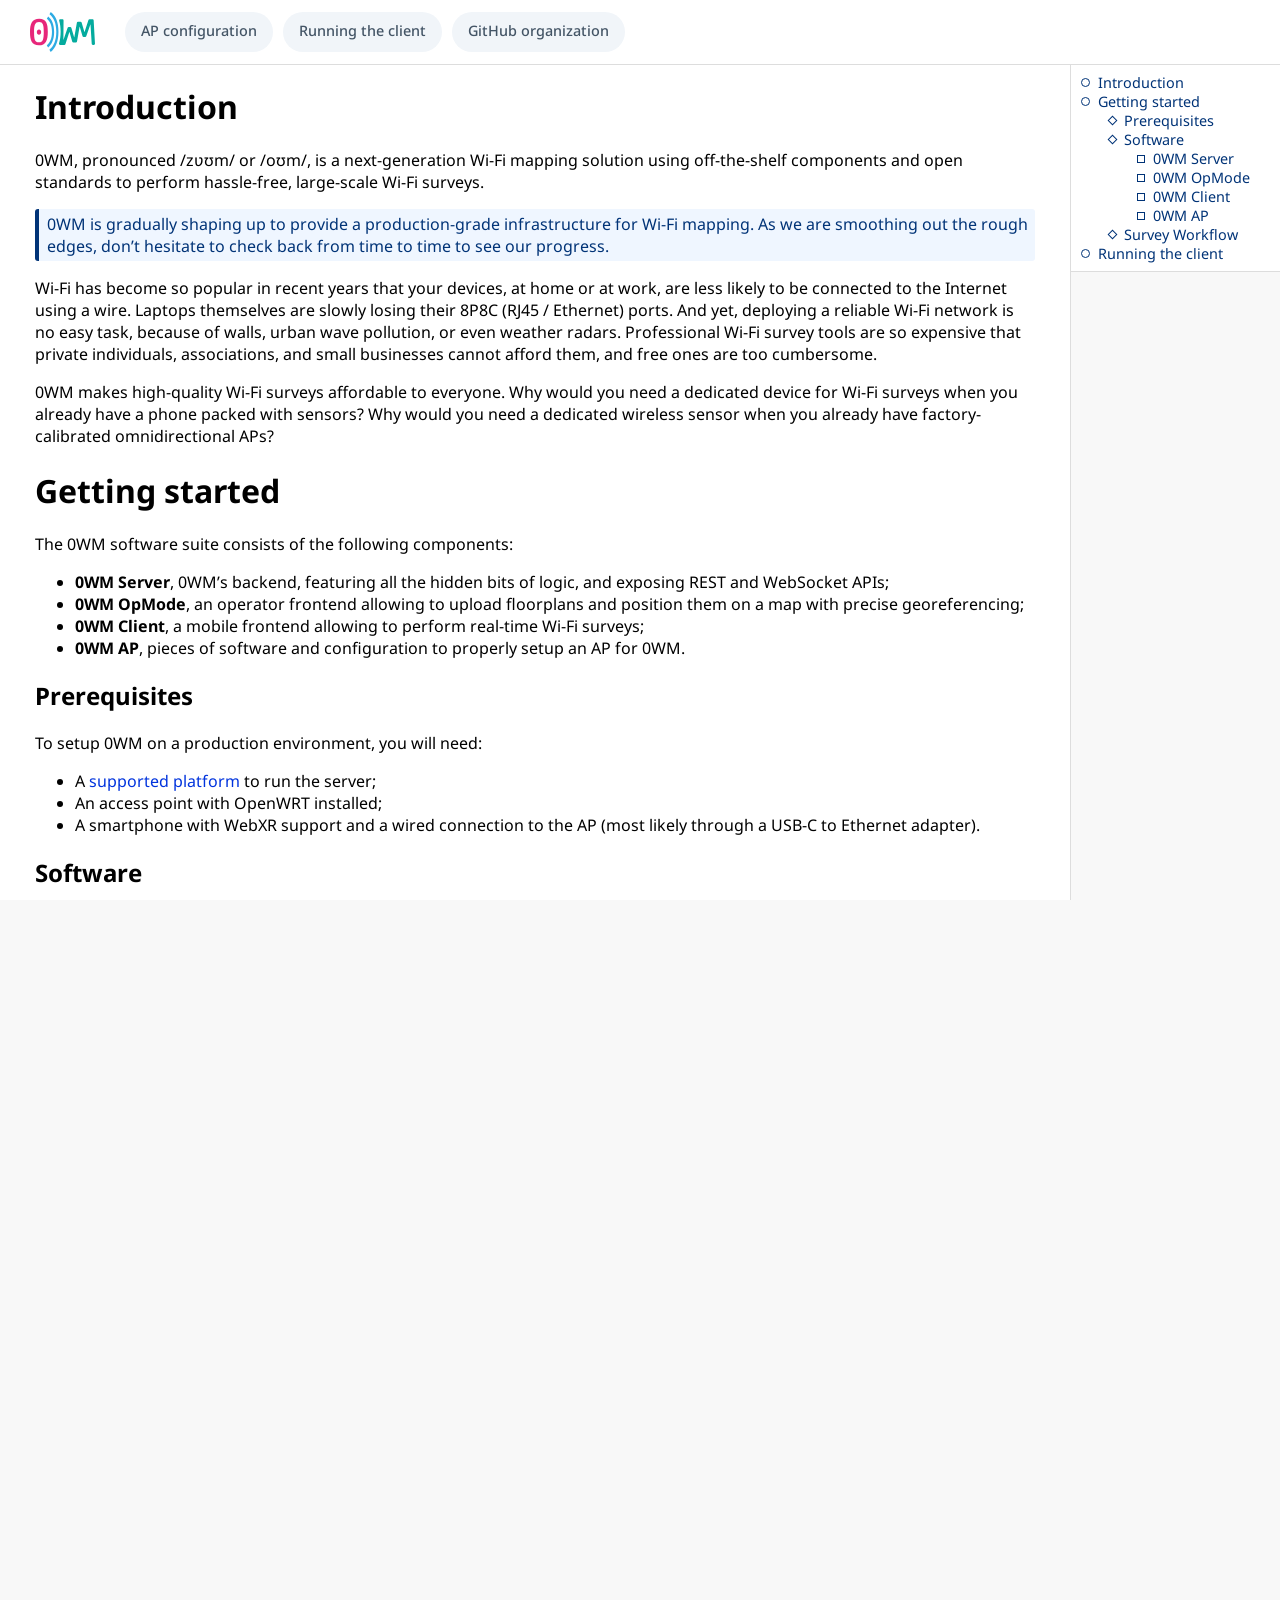
==== commit 10b1eca2: "Bump dist Signed-off-by: Benjamin Somers <benjamin.somers@resel.fr>" ====
--- a/index.html
+++ b/index.html
@@ -7,30 +7,55 @@
 <link rel="stylesheet" href="/css/style.css">
 </head>
 <body>
-<nav><img src="/img/0wm.svg"><div><a href="/">Home</a><a href="https://github.com/lab0-cc/0WM-Server">GitHub</a></div></nav>
+<nav><a href="/"><img src="/img/0wm.svg"></a><div><a href="/ap.html">AP configuration</a><a href="/client.html">Running the client</a><a href="https://github.com/lab0-cc">GitHub organization</a></div></nav>
+<aside class="toc">
+  <ul>
+  <li><a href="#introduction"
+  id="toc-introduction">Introduction</a></li>
+  <li><a href="#getting-started" id="toc-getting-started">Getting
+  started</a>
+  <ul>
+  <li><a href="#prerequisites"
+  id="toc-prerequisites">Prerequisites</a></li>
+  <li><a href="#software" id="toc-software">Software</a>
+  <ul>
+  <li><a href="#wm-server" id="toc-wm-server">0WM Server</a></li>
+  <li><a href="#wm-opmode" id="toc-wm-opmode">0WM OpMode</a></li>
+  <li><a href="#wm-client" id="toc-wm-client">0WM Client</a></li>
+  <li><a href="#wm-ap" id="toc-wm-ap">0WM AP</a></li>
+  </ul></li>
+  <li><a href="#survey-workflow" id="toc-survey-workflow">Survey
+  Workflow</a></li>
+  </ul></li>
+  <li><a href="#running-the-client" id="toc-running-the-client">Running
+  the client</a></li>
+  </ul>
+</aside>
 <main><h1 id="introduction">Introduction</h1>
 <p>0WM, pronounced /zʋʊm/ or /oʊm/, is a next-generation Wi-Fi mapping
 solution using off-the-shelf components and open standards to perform
 hassle-free, large-scale Wi-Fi surveys.</p>
-<p>This project still being in its pre-alpha stage, don’t hesitate to
-come back to this page from time to time to check its progress.</p>
-<p>Wi-Fi has gained so much popularity in the recent years that your
-devices, at home or at work, are less and less likely to be connected to
-the Internet using a wire. Laptops themselves are slowly losing their
-8P8C ports. And yet, deploying a reliable Wi-Fi network is no easy task,
+<div class="note">
+<p>0WM is gradually shaping up to provide a production-grade
+infrastructure for Wi-Fi mapping. As we are smoothing out the rough
+edges, don’t hesitate to check back from time to time to see our
+progress.</p>
+</div>
+<p>Wi-Fi has become so popular in recent years that your devices, at
+home or at work, are less likely to be connected to the Internet using a
+wire. Laptops themselves are slowly losing their 8P8C (RJ45 / Ethernet)
+ports. And yet, deploying a reliable Wi-Fi network is no easy task,
 because of walls, urban wave pollution, or even weather radars.
 Professional Wi-Fi survey tools are so expensive that private
-individuals, associations and small businesses cannot afford them, and
+individuals, associations, and small businesses cannot afford them, and
 free ones are too cumbersome.</p>
-<p>0WM makes high quality Wi-Fi surveys affortable to everyone. Why
+<p>0WM makes high-quality Wi-Fi surveys affordable to everyone. Why
 would you need a dedicated device for Wi-Fi surveys when you already
 have a phone packed with sensors? Why would you need a dedicated
 wireless sensor when you already have factory-calibrated omnidirectional
 APs?</p>
 <h1 id="getting-started">Getting started</h1>
-<p>0WM is not ready for use by non-developers. The following
-instructions will get you started setting up a development environment
-to tinker with it. We present here the following components:</p>
+<p>The 0WM software suite consists of the following components:</p>
 <ul>
 <li><strong>0WM Server</strong>, 0WM’s backend, featuring all the hidden
 bits of logic, and exposing REST and WebSocket APIs;</li>
@@ -41,125 +66,80 @@
 <li><strong>0WM AP</strong>, pieces of software and configuration to
 properly setup an AP for 0WM.</li>
 </ul>
-<h2 id="wm-server">0WM Server<a
-href="https://github.com/lab0-cc/0WM-Server" target="_blank"></a></h2>
-<p>Currently, 0WM is not packaged and some of its server OCaml
-dependencies are not live on OPAM. Therefore, a few manual operations
-are needed. We give here the required commands to get started on a fresh
-Debian Trixie container:</p>
-<pre data-header="bash"><code><span class="comment"># Init OPAM</span>
-opam init --compiler=5.2.1 --shell-setup
-<span class="comment"># Update the environment</span>
-eval <var>$(opam env)</var>
-<span class="comment"># Pin the unreleased Gendarme dependencies</span>
-opam pin add --no-action --yes git+<a href="https://github.com/bensmrs/gendarme" target="_blank">https://github.com/bensmrs/gendarme</a>
-<span class="comment"># Clone this repository</span>
-git clone <a href="https://github.com/lab0-cc/0WM-Server.git" target="_blank">https://github.com/lab0-cc/0WM-Server.git</a>
-<span class="comment"># Enter the newly created directory</span>
-cd 0WM-Server
-<span class="comment"># Install the dependencies</span>
-opam install --confirm-level=unsafe-yes --deps-only .
-<span class="comment"># Compile and run the server</span>
-dune exec src/zwm.exe</code></pre>
-<p>By default, the server listens to <code>127.0.0.1:8000</code>; this
-can be configured in the <code>config.json</code> file. Note that appart
-from floorplan images, <strong>the server’s internal storage is not
-persistent yet</strong>; hence, stopping the server leads to data loss
-(remember, this is a development environment!).</p>
-<h2 id="wm-opmode">0WM OpMode<a href="" target="_blank"
-title="https://github.com/lab0-cc/0WM-OpMode"></a></h2>
-<p>Being a simple frontend, the OpMode interface can be deployed however
-you want. Something along the lines of
-<code>python3 -m http.server 8001</code> at the root of the repository
-will get you going.</p>
-<p>The OpMode can be configured with the <code>config.json</code> file
-at the root of the repository.</p>
+<h2 id="prerequisites">Prerequisites</h2>
+<p>To setup 0WM on a production environment, you will need:</p>
+<ul>
+<li>A <a href="https://ocaml.org/tools/native-target#platform-support"
+target="_blank" rel="noopener noreferrer">supported platform</a> to run
+the server;</li>
+<li>An access point with OpenWRT installed;</li>
+<li>A smartphone with WebXR support and a wired connection to the AP
+(most likely through a USB-C to Ethernet adapter).</li>
+</ul>
+<h2 id="software">Software</h2>
+<h3 id="wm-server">0WM Server<a
+href="https://github.com/lab0-cc/0WM-Server" target="_blank"
+rel="noopener noreferrer"></a></h3>
+<p>The 0WM Server is the central backend of 0WM, handling all its core
+logic. It manages floorplans and Wi-Fi measurement sessions, stores the
+data, and exposes REST and WebSocket APIs used by the project’s
+frontends.</p>
+<p>For full installation and configuration instructions, please refer to
+the <a href="https://github.com/lab0-cc/0WM-Server" target="_blank"
+rel="noopener noreferrer">0WM-Server repository</a>.</p>
+<h3 id="wm-opmode">0WM OpMode<a href=""
+title="https://github.com/lab0-cc/0WM-OpMode"></a></h3>
+<p>The 0WM Opmode is an operator dashboard frontend that communicates
+with the server to upload floorplans, edit boundaries, and position them
+on a map with precise georeferencing.</p>
+<p>When creating a new project, you will be prompted to upload a file.
+Select a clear, top-down floorplan image (PNG, JPEG, WebP) of the
+building you want to import, and draw its boundaries and walls in the
+<strong>Floorplan Editor</strong>. In the <strong>Map Editor</strong>,
+you will place 3 anchor points to map the floorplan to the real world.
+We recommend putting these anchors at places that easy to locate on both
+the floorplan and the world map, to ensure accurate positioning. Lastly,
+provide the altitude parameters (you only need to fill in 2 of the floor
+altitude, ceiling altitude, and height fields) in the <strong>Additional
+Parameters</strong> panel.</p>
 <img class="window" src="/img/opmode.png" alt="0WM OpMode">
-<h2 id="wm-client">0WM Client<a
-href="https://github.com/lab0-cc/0WM-Client" target="_blank"></a></h2>
-<p>Being a simple frontend, the client interface can be deployed however
-you want. Something along the lines of
-<code>python3 -m http.server 8002</code> at the root of the repository
-will get you going.</p>
-<p>The client can be configured with the <code>config.json</code> file
-at the root of the repository.</p>
+<h3 id="wm-client">0WM Client<a
+href="https://github.com/lab0-cc/0WM-Client" target="_blank"
+rel="noopener noreferrer"></a></h3>
+<p>The 0WM Client is a mobile frontend that allows you to perform
+real-time Wi-Fi surveys. It fetches floorplans from the server,
+retrieves Wi-Fi scan data from an access point, uses WebXR to track
+position and movement, and streams measurements back to the server in
+real-time.</p>
+<p>For full installation and deployment instructions, please refer to
+the <a href="https://github.com/lab0-cc/0WM-Client" target="_blank"
+rel="noopener noreferrer">0WM-Client repository</a>.</p>
 <div class="phone">
 <img src="/img/client.png" alt="0WM client" />
 </div>
-<h2 id="wm-ap">0WM AP</h2>
-<p>Setting up an AP first requires… an AP! If you do not have a spare AP
-available, we provide a mock AP to debug and develop 0WM more
-easily.</p>
-<h3 id="using-a-mock-ap">Using a mock AP<a
-href="https://github.com/lab0-cc/0WM-AP-Mock" target="_blank"></a></h3>
-<p>We provide a mock AP emulating results fetched from a live Zyxel
-NWA50AX. It can be run by specifying to its script the local port to
-bind to: <code>python3 server.py 8003</code> at the root of the
-repository will get you going.</p>
-<h3 id="using-an-actual-ap-openwrt">Using an actual AP (OpenWRT)<a
-href="https://github.com/lab0-cc/0WM-AP-OpenWRT"
-target="_blank"></a></h3>
-<p>The 0WM client has been designed on the assumption that an AP be
-connected to a mobile device via Ethernet, while the latter is connected
-to the 0WM server. To achieve this, we configure the AP in such a way
-that its ULA (and only it!) is advertised and, to ensure the AP can
-easily be found, we advertise it with mDNS. We recommend calling your AP
-<code>ap</code>; it then becomes available through the mDNS name
-<code>ap.local</code>.</p>
-<p>Assuming that you have a fair bit of knowledge on OpenWRT, we provide
-files to properly configure your AP, along with CGI scripts that the 0WM
-client expects to call.</p>
-<p>The approach works on a wide variety of OSes and platforms, except on
-Android, which, 30 years after its initial draft, still does not support
-IPv6. To get Android support, you have to root your device and manually
-inject a priority route to your AP through your wired interface (but
-this will not be enough to get mDNS records).</p>
+<h3 id="wm-ap">0WM AP</h3>
+<p>Unlike the other 0WM software components, this one is more of a
+collection of tools and settings to configure compatible access points
+(currently, mock and OpenWRT APs). For detailed instructions on
+configuring supported access points, please see our dedicated <a
+href="ap.html">configuration guide</a>.</p>
+<h2 id="survey-workflow">Survey Workflow</h2>
+<p>Once the software components are running in your environment, a
+typical survey workflow operates as follows:</p>
+<ol type="1">
+<li>Start the <strong>0WM Server</strong> to act as the central
+hub;</li>
+<li>Prepare the survey in the <strong>0WM OpMode</strong>: upload a
+floorplan image, draw walls and boundaries, define your geo-anchors and
+altitude parameters, and synchronize this data with the server;</li>
+<li>Perform the survey in the <strong>0WM Client</strong>: connect to
+both the server and the AP, select your floorplan, walk around your
+surveying area and perform Wi-Fi measurements.</li>
+</ol>
 <h1 id="running-the-client">Running the client</h1>
-<p>We support two ways of testing the 0WM client:</p>
-<ul>
-<li>On a mobile device (currently tested on Chrome on Android and
-XRViewer on iOS, each with its quirks);</li>
-<li>On a computer, with a WebXR emulator (currently tested on Chrome
-with Immersive Web Emulator).</li>
-</ul>
-<h2 id="on-a-phone">On a phone</h2>
-<p>There are dramatic differences depending on whether you are running
-the 0WM client on Android or iOS. But first, for the common part,
-configure your phone so that it can communicate with 0WM services (for
-example, by forwarding your local ports to your phone). Then, connect
-your AP to your phone via Ethernet (you may need an USB-C dongle).</p>
-<h3 id="on-android">On Android</h3>
-<h4 id="network-configuration">Network configuration</h4>
-<p>To access your AP, you unfortunately need to perform some pretty
-low-level network tricks that require rooting your phone. Grab your AP’s
-ULA, and inject an IPv6 route in your default routing table to this ULA.
-The following example shows how to connect to your phone with ADB and
-inject a route to <code>fd40:134a:ffad::1</code> through
-<code>eth0</code> (yours will probably differ!):</p>
-<pre data-header="bash"><code><span class="comment"># Connect to the device</span>
-adb shell
-<span class="comment"># Inject the route</span>
-ip -6 route add table local fd40:134a:ffad::1 dev eth0</code></pre>
-<p>Your AP will only be available through its ULA.</p>
-<h4 id="browser-configuration">Browser configuration</h4>
-<p>You may need to tell Chrome to enable WebXR. To this end, look for
-the WebXR flags in <code>chrome://flags</code>.</p>
-<h3 id="on-ios">On iOS</h3>
-<h4 id="network-configuration-1">Network configuration</h4>
-<p>No configuration is required; your AP is available both through its
-mDNS name and its ULA.</p>
-<h4 id="browser-configuration-1">Browser configuration</h4>
-<p>Unfortunately, no browser fully supports WebXR on iOS; Safari does
-not implement it despite having access to all the necessary APIs, and
-Firefox only supports a subset of it, in a browser called XRViewer, on a
-dedicated branch that has not been updated in 5 years. Still, we
-recommend using this browser, as it is the only one available to us.</p>
-<p>The app may crash while running the 0WM client; there is nothing we
-can do about that.</p>
-<h2 id="on-a-computer">On a computer</h2>
-<p>To test the 0WM client on a computer (for debugging and development),
-we recommend to use Chrome, with Meta’s WebXR emulator extension,
-Immersive Web Emulator. It gives you the most fully-featured environment
-to test the client.</p></main>
+<p>Testing the 0WM client requires specific network and browser
+configurations depending on your environment. Please see the detailed <a
+href="client.html">client guide</a> for complete instructions and
+configuration examples.</p></main>
 </body>
 </html>
--- a/css/style.css
+++ b/css/style.css
@@ -1,60 +1,146 @@
 @import url('https://fonts.googleapis.com/css2?family=Noto+Sans:wght@100..900&family=Roboto+Mono:ital,wght@0,100..700;1,100..700&display=swap');
 
+html {
+  background: #f8f8f8;
+}
+
 body {
-    font-family: "Noto Sans", sans-serif;
-    margin: 0;
+  font-family: "Noto Sans", sans-serif;
+  margin: 0;
+  container: body / inline-size;
+}
+
+a {
+  color: #03d;
+  text-decoration: none;
+}
+
+[id] {
+  scroll-margin-top: 85px;
+}
+
+p {
+  margin: 16px 0;
 }
 
 nav {
-  padding: 5px 20px;
+  padding: 12px 30px;
   background: #fffe;
   position: fixed;
   width: 100%;
   top: 0;
-  backdrop-filter: blur(10px);
+  backdrop-filter: blur(12px);
   box-sizing: border-box;
   z-index: 1;
   border-bottom: 1px solid #0002;
-  height: 60px;
-}
-
-nav > img {
-  height: 50px;
-}
-
-nav > div > a {
-  display: inline-block;
-  line-height: 20px;
-  padding: 10px 15px;
-  margin-left: 20px;
-  text-decoration: none;
-  color: #000;
-  background: #fffc;
-  border-radius: 15px;
-  box-shadow: 0 1px 5px -5px #000;
-  width: 50px;
-  text-align: center;
-}
-
-nav > div {
-  padding: 5px 0;
+}
+
+nav * {
+  height: 40px;
   display: inline-block;
   vertical-align: top;
+}
+
+nav > div {
+  margin-left: 30px;
+}
+
+nav > div > a {
+  padding: 0 16px;
+  text-decoration: none;
+  color: #456;
+  background: #f1f5f9;
+  border-radius: 20px;
+  font-size: .9rem;
+  font-weight: 500;
+  white-space: nowrap;
+  transition: all .2s ease;
+  line-height: 38px;
+}
+
+nav > div > a:not(:first-child) {
   margin-left: 10px;
 }
 
+nav > div > a:hover {
+  background: #e5eaf0;
+  color: #122;
+}
+
+aside.toc {
+  position: fixed;
+  top: 85px;
+  background: #fff;
+  padding: 8px 12px;
+  font-size: .9rem;
+  right: 20px;
+  overflow-y: auto;
+  max-height: calc(100vh - 123px);
+}
+
+aside.toc > ul li::before {
+  content: "";
+  display: inline-block;
+  margin-right: 8px;
+  margin-left: -8px;
+  border: 1px solid #037;
+}
+
+aside.toc > ul li::marker {
+  content: "";
+}
+
+aside.toc > ul > li::before {
+  width: 7px;
+  height: 7px;
+  border-radius: 5px;
+  margin-bottom: 1px;
+}
+
+aside.toc a {
+  color: #037;
+}
+
+aside.toc > ul {
+  margin: 0;
+  padding-left: 10px;
+}
+
+aside.toc > ul ul {
+  padding-left: 28px;
+}
+
+aside.toc > ul > li > ul > li::before {
+  width: 5px;
+  height: 5px;
+  margin-bottom: 2px;
+  transform: rotate(45deg);
+}
+
+aside.toc > ul > li > ul > li > ul > li::before {
+  width: 6px;
+  height: 6px;
+  margin-bottom: 1px;
+}
+
 main {
-  position: absolute;
-  top: 60px;
-  padding: 0 35px;
-  box-sizing: border-box;
+  padding: 20px 35px;
   width: 100%;
   text-align: center;
+  background: #fff;
+  border-right: 1px solid #0002;
+  box-sizing: content-box;
+  top: 65px;
+  position: absolute;
 }
 
 main > * {
   max-width: 1000px;
   text-align: left;
+}
+
+main > :first-child {
+  margin-top: 0;
 }
 
 code > span.comment {
@@ -179,3 +265,113 @@
   background: revert;
   padding: 0;
 }
+
+main > .note {
+  border-left: 4px solid #037;
+  padding: 4px 4px 4px 8px;
+  color: #037;
+  background: #eff6ff;
+  border-radius: 3px;
+  margin: 16px 0;
+}
+
+main > .note > p:first-child {
+  margin-top: 0;
+}
+
+main > .note > p:last-child {
+  margin-bottom: 0;
+}
+
+@container body (max-width: 1310px) {
+  aside.toc {
+    top: 75px;
+    right: 10px;
+    max-height: calc(100vh - 103px)
+  }
+}
+
+@container body (min-width: 1291px) {
+  aside.toc {
+    max-width: 174px;
+    border-radius: 12px;
+    border: 1px solid #0002;
+  }
+}
+
+@container body (max-width: 1290px) {
+  aside.toc {
+    top: 65px;
+    border-bottom: 1px solid #0002;
+    right: 0;
+    left: 1071px;
+    padding: 8px;
+    max-height: calc(100vh - 81px);
+  }
+}
+
+@container body (max-width: 1270px) {
+  aside.toc {
+    left: calc(100vw - 220px);
+  }
+
+  main {
+    padding: 20px calc(50vw - 610px);
+  }
+}
+
+@container body (min-width: 1241px) {
+  main {
+    max-width: 1000px;
+  }
+}
+
+@container body (max-width: 1240px) {
+  main {
+    width: calc(100vw - 260px);
+    padding: 20px;
+  }
+}
+
+@container body (max-width: 768px) {
+  aside.toc {
+    display: none;
+  }
+
+  nav {
+    padding: 12px 24px;
+  }
+
+  main {
+    padding: 20px 35px;
+    border: none;
+    width: calc(100% - 70px);
+  }
+}
+
+@container body (max-width: 650px) {
+  [id] {
+    scroll-margin-top: 130px;
+  }
+
+  nav {
+    padding: 12px;
+    text-align: center;
+  }
+
+  nav > a {
+    margin-bottom: 10px;
+  }
+
+  nav > div {
+    display: block;
+    margin: 0;
+    height: auto;
+    overflow: auto;
+    white-space: nowrap;
+  }
+
+  main {
+    top: 115px;
+  }
+}
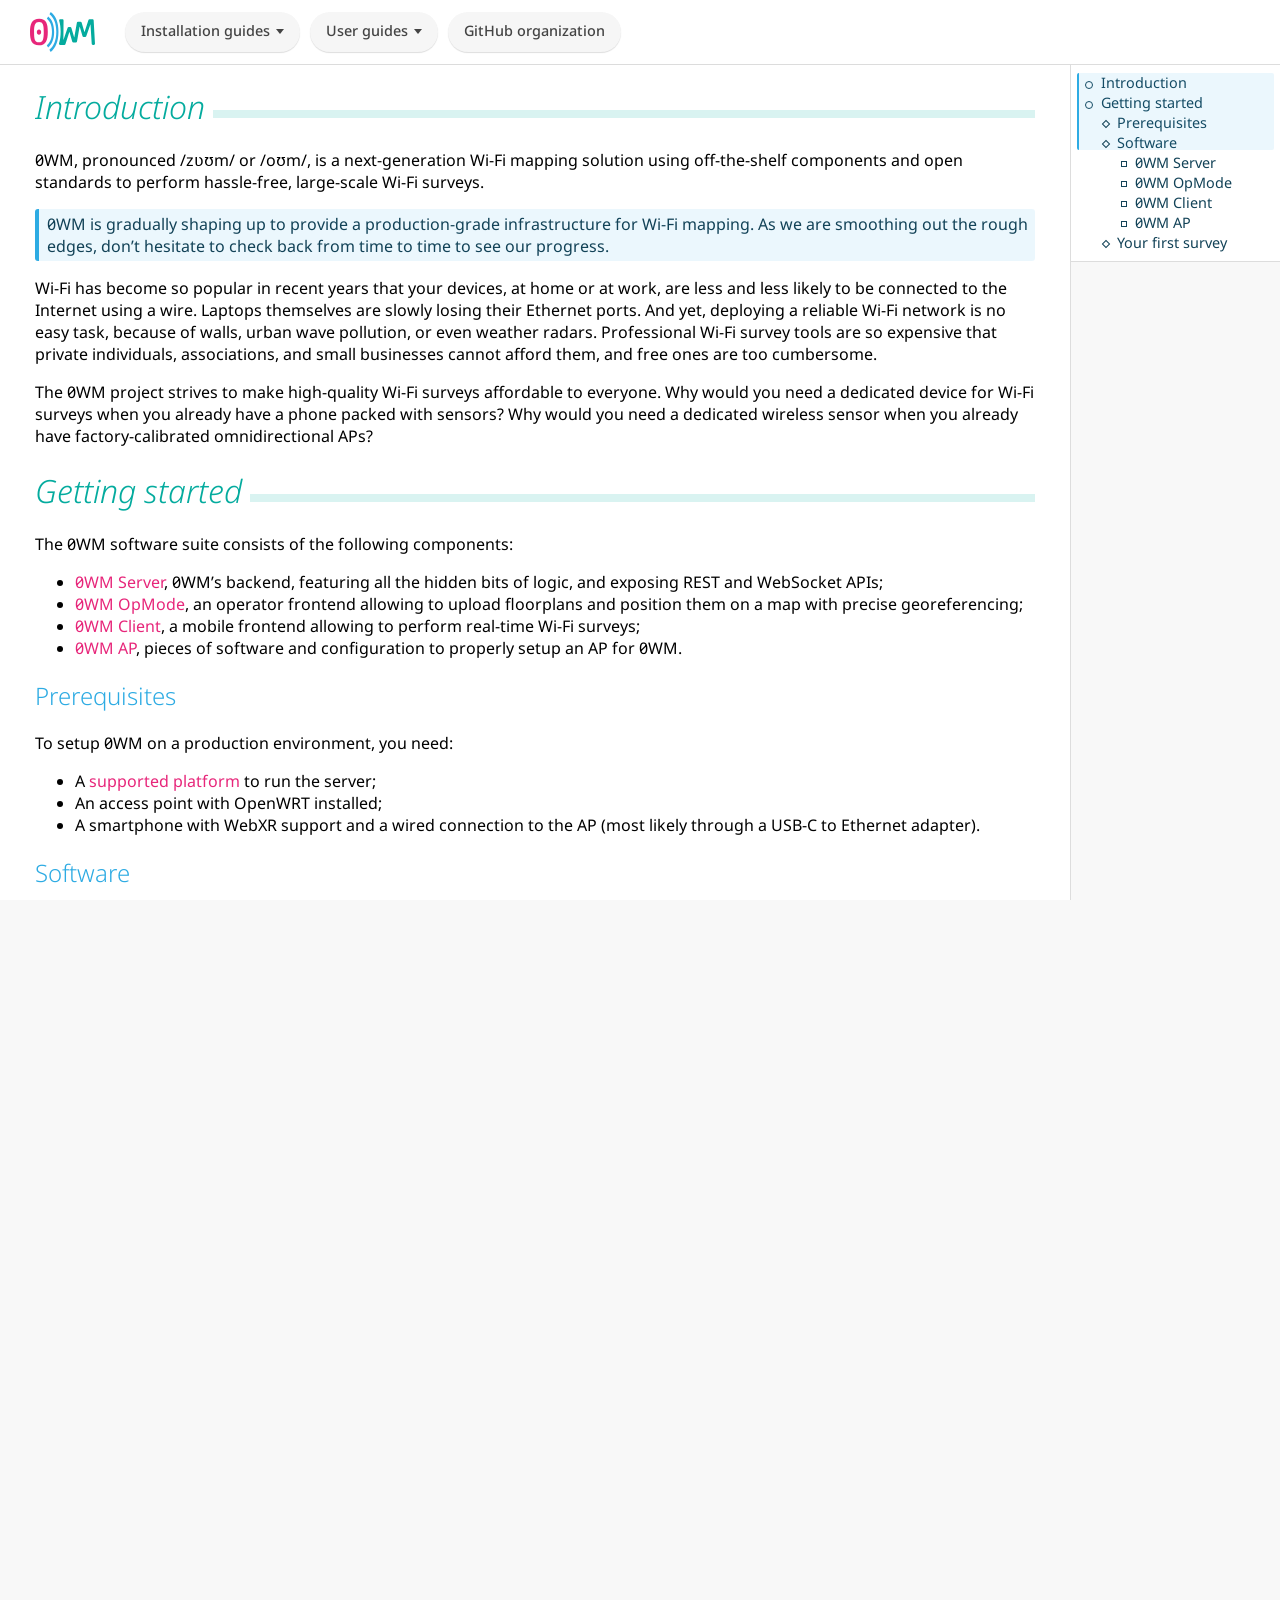
==== commit 573fa658: "Bump dist Signed-off-by: Benjamin Somers <benjamin.somers@resel.fr>" ====
--- a/index.html
+++ b/index.html
@@ -4,10 +4,11 @@
 <meta charset="UTF-8">
 <meta name="viewport" content="width=device-width, initial-scale=1">
 <title>0WM</title>
+<link rel="icon" href="/img/0wm.svg">
 <link rel="stylesheet" href="/css/style.css">
 </head>
 <body>
-<nav><a href="/"><img src="/img/0wm.svg"></a><div><a href="/ap.html">AP configuration</a><a href="/client.html">Running the client</a><a href="https://github.com/lab0-cc">GitHub organization</a></div></nav>
+<nav><a href="/"><img src="/img/0wm.svg"></a><ul><li class="menu"><a href="/install.html">Installation guides</a><ul><li><a href="/install-server.html">Server</a></li><li><a href="/install-opmode.html">OpMode</a></li><li><a href="/install-client.html">Client</a></li><li><a href="/install-ap.html">AP</a></li></ul></li><li class="menu"><a href="/guides.html">User guides</a><ul><li><a href="/guide-server.html">Server</a></li><li><a href="/guide-opmode.html">OpMode</a></li><li><a href="/guide-client.html">Client</a></li></ul></li><li><a href="https://github.com/lab0-cc">GitHub organization</a></li></ul></nav>
 <aside class="toc">
   <ul>
   <li><a href="#introduction"
@@ -19,18 +20,17 @@
   id="toc-prerequisites">Prerequisites</a></li>
   <li><a href="#software" id="toc-software">Software</a>
   <ul>
-  <li><a href="#wm-server" id="toc-wm-server">0WM Server</a></li>
-  <li><a href="#wm-opmode" id="toc-wm-opmode">0WM OpMode</a></li>
-  <li><a href="#wm-client" id="toc-wm-client">0WM Client</a></li>
-  <li><a href="#wm-ap" id="toc-wm-ap">0WM AP</a></li>
+  <li><a href="#zwm-server" id="toc-zwm-server">0WM Server</a></li>
+  <li><a href="#zwm-opmode" id="toc-zwm-opmode">0WM OpMode</a></li>
+  <li><a href="#zwm-client" id="toc-zwm-client">0WM Client</a></li>
+  <li><a href="#zwm-ap" id="toc-zwm-ap">0WM AP</a></li>
   </ul></li>
-  <li><a href="#survey-workflow" id="toc-survey-workflow">Survey
-  Workflow</a></li>
+  <li><a href="#your-first-survey" id="toc-your-first-survey">Your first
+  survey</a></li>
   </ul></li>
-  <li><a href="#running-the-client" id="toc-running-the-client">Running
-  the client</a></li>
   </ul>
 </aside>
+<script src="/js/toc.js"></script>
 <main><h1 id="introduction">Introduction</h1>
 <p>0WM, pronounced /zʋʊm/ or /oʊm/, is a next-generation Wi-Fi mapping
 solution using off-the-shelf components and open standards to perform
@@ -42,32 +42,33 @@
 progress.</p>
 </div>
 <p>Wi-Fi has become so popular in recent years that your devices, at
-home or at work, are less likely to be connected to the Internet using a
-wire. Laptops themselves are slowly losing their 8P8C (RJ45 / Ethernet)
-ports. And yet, deploying a reliable Wi-Fi network is no easy task,
-because of walls, urban wave pollution, or even weather radars.
+home or at work, are less and less likely to be connected to the
+Internet using a wire. Laptops themselves are slowly losing their
+Ethernet ports. And yet, deploying a reliable Wi-Fi network is no easy
+task, because of walls, urban wave pollution, or even weather radars.
 Professional Wi-Fi survey tools are so expensive that private
 individuals, associations, and small businesses cannot afford them, and
 free ones are too cumbersome.</p>
-<p>0WM makes high-quality Wi-Fi surveys affordable to everyone. Why
-would you need a dedicated device for Wi-Fi surveys when you already
-have a phone packed with sensors? Why would you need a dedicated
-wireless sensor when you already have factory-calibrated omnidirectional
-APs?</p>
+<p>The 0WM project strives to make high-quality Wi-Fi surveys affordable
+to everyone. Why would you need a dedicated device for Wi-Fi surveys
+when you already have a phone packed with sensors? Why would you need a
+dedicated wireless sensor when you already have factory-calibrated
+omnidirectional APs?</p>
 <h1 id="getting-started">Getting started</h1>
 <p>The 0WM software suite consists of the following components:</p>
 <ul>
-<li><strong>0WM Server</strong>, 0WM’s backend, featuring all the hidden
-bits of logic, and exposing REST and WebSocket APIs;</li>
-<li><strong>0WM OpMode</strong>, an operator frontend allowing to upload
-floorplans and position them on a map with precise georeferencing;</li>
-<li><strong>0WM Client</strong>, a mobile frontend allowing to perform
-real-time Wi-Fi surveys;</li>
-<li><strong>0WM AP</strong>, pieces of software and configuration to
-properly setup an AP for 0WM.</li>
+<li><a href="#zwm-server">0WM Server</a>, 0WM’s backend, featuring all
+the hidden bits of logic, and exposing REST and WebSocket APIs;</li>
+<li><a href="#zwm-opmode">0WM OpMode</a>, an operator frontend allowing
+to upload floorplans and position them on a map with precise
+georeferencing;</li>
+<li><a href="#zwm-client">0WM Client</a>, a mobile frontend allowing to
+perform real-time Wi-Fi surveys;</li>
+<li><a href="#zwm-ap">0WM AP</a>, pieces of software and configuration
+to properly setup an AP for 0WM.</li>
 </ul>
 <h2 id="prerequisites">Prerequisites</h2>
-<p>To setup 0WM on a production environment, you will need:</p>
+<p>To setup 0WM on a production environment, you need:</p>
 <ul>
 <li>A <a href="https://ocaml.org/tools/native-target#platform-support"
 target="_blank" rel="noopener noreferrer">supported platform</a> to run
@@ -77,33 +78,28 @@
 (most likely through a USB-C to Ethernet adapter).</li>
 </ul>
 <h2 id="software">Software</h2>
-<h3 id="wm-server">0WM Server<a
+<h3 id="zwm-server">0WM Server<a
 href="https://github.com/lab0-cc/0WM-Server" target="_blank"
 rel="noopener noreferrer"></a></h3>
 <p>The 0WM Server is the central backend of 0WM, handling all its core
 logic. It manages floorplans and Wi-Fi measurement sessions, stores the
 data, and exposes REST and WebSocket APIs used by the project’s
 frontends.</p>
-<p>For full installation and configuration instructions, please refer to
-the <a href="https://github.com/lab0-cc/0WM-Server" target="_blank"
-rel="noopener noreferrer">0WM-Server repository</a>.</p>
-<h3 id="wm-opmode">0WM OpMode<a href=""
-title="https://github.com/lab0-cc/0WM-OpMode"></a></h3>
+<p class="buttons">
+<a href="install-server.html" class="button">Installation guide</a><a
+href="guide-server.html" class="button">User guide</a>
+</p>
+<h3 id="zwm-opmode">0WM OpMode<a
+href="https://github.com/lab0-cc/0WM-OpMode" target="_blank"
+rel="noopener noreferrer"></a></h3>
 <p>The 0WM Opmode is an operator dashboard frontend that communicates
 with the server to upload floorplans, edit boundaries, and position them
 on a map with precise georeferencing.</p>
-<p>When creating a new project, you will be prompted to upload a file.
-Select a clear, top-down floorplan image (PNG, JPEG, WebP) of the
-building you want to import, and draw its boundaries and walls in the
-<strong>Floorplan Editor</strong>. In the <strong>Map Editor</strong>,
-you will place 3 anchor points to map the floorplan to the real world.
-We recommend putting these anchors at places that easy to locate on both
-the floorplan and the world map, to ensure accurate positioning. Lastly,
-provide the altitude parameters (you only need to fill in 2 of the floor
-altitude, ceiling altitude, and height fields) in the <strong>Additional
-Parameters</strong> panel.</p>
-<img class="window" src="/img/opmode.png" alt="0WM OpMode">
-<h3 id="wm-client">0WM Client<a
+<p class="buttons">
+<a href="install-opmode.html" class="button">Installation guide</a><a
+href="guide-opmode.html" class="button">User guide</a>
+</p>
+<h3 id="zwm-client">0WM Client<a
 href="https://github.com/lab0-cc/0WM-Client" target="_blank"
 rel="noopener noreferrer"></a></h3>
 <p>The 0WM Client is a mobile frontend that allows you to perform
@@ -111,35 +107,29 @@
 retrieves Wi-Fi scan data from an access point, uses WebXR to track
 position and movement, and streams measurements back to the server in
 real-time.</p>
-<p>For full installation and deployment instructions, please refer to
-the <a href="https://github.com/lab0-cc/0WM-Client" target="_blank"
-rel="noopener noreferrer">0WM-Client repository</a>.</p>
-<div class="phone">
-<img src="/img/client.png" alt="0WM client" />
-</div>
-<h3 id="wm-ap">0WM AP</h3>
+<p class="buttons">
+<a href="install-client.html" class="button">Installation guide</a><a
+href="guide-client.html" class="button">User guide</a>
+</p>
+<h3 id="zwm-ap">0WM AP</h3>
 <p>Unlike the other 0WM software components, this one is more of a
 collection of tools and settings to configure compatible access points
-(currently, mock and OpenWRT APs). For detailed instructions on
-configuring supported access points, please see our dedicated <a
-href="ap.html">configuration guide</a>.</p>
-<h2 id="survey-workflow">Survey Workflow</h2>
-<p>Once the software components are running in your environment, a
-typical survey workflow operates as follows:</p>
+(currently those running OpenWRT).</p>
+<p class="buttons">
+<a href="install-ap.html" class="button">Installation guide</a>
+</p>
+<h2 id="your-first-survey">Your first survey</h2>
+<p>Once the software components are <a href="install.html">configured
+and running</a> in your environment, a typical survey workflow operates
+as follows:</p>
 <ol type="1">
-<li>Start the <strong>0WM Server</strong> to act as the central
-hub;</li>
-<li>Prepare the survey in the <strong>0WM OpMode</strong>: upload a
-floorplan image, draw walls and boundaries, define your geo-anchors and
-altitude parameters, and synchronize this data with the server;</li>
-<li>Perform the survey in the <strong>0WM Client</strong>: connect to
-both the server and the AP, select your floorplan, walk around your
-surveying area and perform Wi-Fi measurements.</li>
+<li>Upload your floorplan in 0WM OpMode and fill in the necessary
+information;</li>
+<li>Perform the survey in 0WM Client by navigating in your building and
+taking measurements;</li>
+<li>Review your survey in 0WM OpMode (feature not yet available).</li>
 </ol>
-<h1 id="running-the-client">Running the client</h1>
-<p>Testing the 0WM client requires specific network and browser
-configurations depending on your environment. Please see the detailed <a
-href="client.html">client guide</a> for complete instructions and
-configuration examples.</p></main>
+<p>You can find more information on how to use all the 0WM components in
+<a href="guides.html">our dedicated page</a></p></main>
 </body>
 </html>
--- a/css/style.css
+++ b/css/style.css
@@ -1,4 +1,30 @@
-@import url('https://fonts.googleapis.com/css2?family=Noto+Sans:wght@100..900&family=Roboto+Mono:ital,wght@0,100..700;1,100..700&display=swap');
+@font-face {
+  font-display: swap;
+  font-family: "Noto Sans";
+  font-style: normal;
+  src: url(/fonts/NotoSans-0WM-Regular.woff2) format(woff2);
+}
+
+@font-face {
+  font-display: swap;
+  font-family: "Noto Sans";
+  font-style: italic;
+  src: url(/fonts/NotoSans-0WM-Italic.woff2) format(woff2);
+}
+
+@font-face {
+  font-display: swap;
+  font-family: "Roboto Mono";
+  font-style: normal;
+  src: url(/fonts/RobotoMono-0WM-Regular.woff2) format(woff2);
+}
+
+@font-face {
+  font-display: swap;
+  font-family: "Roboto Mono";
+  font-style: italic;
+  src: url(/fonts/RobotoMono-0WM-Italic.woff2) format(woff2);
+}
 
 html {
   background: #f8f8f8;
@@ -8,19 +34,62 @@
   font-family: "Noto Sans", sans-serif;
   margin: 0;
   container: body / inline-size;
+  --accent-1: #04ab9e;
+  --accent-2: #2dabe3;
+  --accent-3: #e7267a;
+  --accent-4: #124257;
 }
 
 a {
-  color: #03d;
+  color: var(--accent-3);
   text-decoration: none;
 }
 
+h1, h2, h3, h4 {
+  font-weight: 300;
+}
+
+h1 {
+  color: var(--accent-1);
+  position: relative;
+  overflow: hidden;
+  font-style: italic;
+}
+
+h1::after {
+  content: "";
+  width: 100%;
+  background: var(--accent-1);
+  position: absolute;
+  height: 8px;
+  width: 100%;
+  bottom: 10px;
+  margin-left: 8px;
+  opacity: .15;
+}
+
+h2 {
+  color: var(--accent-2);
+}
+
+h3 {
+  color: var(--accent-3);
+}
+
+h4 {
+  text-decoration: underline dashed;
+}
+
 [id] {
-  scroll-margin-top: 85px;
+  scroll-margin-top: 71px;
 }
 
 p {
   margin: 16px 0;
+}
+
+strong {
+  font-weight: 600;
 }
 
 nav {
@@ -41,64 +110,112 @@
   vertical-align: top;
 }
 
-nav > div {
-  margin-left: 30px;
-}
-
-nav > div > a {
-  padding: 0 16px;
-  text-decoration: none;
-  color: #456;
-  background: #f1f5f9;
-  border-radius: 20px;
+nav > ul {
+  margin: 0 0 0 30px;
+  padding: 0;
+}
+
+nav > ul a, a.button {
+  color: #444;
+  background: #f6f6f6;
+  transition: .2s ease;
+  transition-property: color, background;
+}
+
+nav > ul > li {
   font-size: .9rem;
   font-weight: 500;
   white-space: nowrap;
-  transition: all .2s ease;
   line-height: 38px;
-}
-
-nav > div > a:not(:first-child) {
+  position: relative;
+}
+
+nav > ul > li > a {
+  padding: 0 16px;
+  border-radius: 20px;
+  box-shadow: 0 1px 1px #0002;
+}
+
+nav > ul > li:not(:first-child) {
   margin-left: 10px;
 }
 
-nav > div > a:hover {
-  background: #e5eaf0;
-  color: #122;
+nav > ul a:hover, a.button:hover {
+  background: #eee;
+  color: #111;
+}
+
+nav > ul > li > ul {
+  padding: 0;
+  line-height: 34px;
+  height: auto;
+  border-radius: 0 0 10px 10px;
+  overflow: hidden;
+  width: 100%;
+  display: none;
+  box-shadow: 0 1px 2px #0004;
+}
+
+nav > ul > li > ul * {
+  height: 36px;
+}
+
+nav > ul > li > ul > li {
+  display: block;
+}
+
+nav > ul > li > ul > li > a {
+  padding: 0 16px;
+  width: 100%;
+  box-sizing: border-box;
+}
+
+nav > ul > li.current > a {
+  box-shadow: inset 0 0 0 2px #0002;
+}
+
+nav > ul > li > ul > li.current > a {
+  box-shadow: inset 6px 0px #0002;
+}
+
+nav > ul > li.current-sub > a {
+  box-shadow: inset 0 -103px 0px -100px #0002;
 }
 
 aside.toc {
   position: fixed;
   top: 85px;
   background: #fff;
-  padding: 8px 12px;
+  padding: 8px 8px 8px 12px;
   font-size: .9rem;
   right: 20px;
+  overflow-x: hidden;
   overflow-y: auto;
   max-height: calc(100vh - 123px);
+  line-height: 20px;
+  color: var(--accent-4);
 }
 
 aside.toc > ul li::before {
   content: "";
   display: inline-block;
-  margin-right: 8px;
   margin-left: -8px;
-  border: 1px solid #037;
+  border: 1px solid;
+  vertical-align: top;
+  margin-top: 8px;
 }
 
 aside.toc > ul li::marker {
   content: "";
+  color: #fff;
 }
 
 aside.toc > ul > li::before {
-  width: 7px;
-  height: 7px;
-  border-radius: 5px;
+  width: 6px;
+  height: 6px;
+  border-radius: 4px;
   margin-bottom: 1px;
-}
-
-aside.toc a {
-  color: #037;
+  display: inline-block;
 }
 
 aside.toc > ul {
@@ -107,20 +224,44 @@
 }
 
 aside.toc > ul ul {
-  padding-left: 28px;
+  padding-left: 18px;
 }
 
 aside.toc > ul > li > ul > li::before {
-  width: 5px;
-  height: 5px;
-  margin-bottom: 2px;
+  width: 4px;
+  height: 4px;
   transform: rotate(45deg);
 }
 
 aside.toc > ul > li > ul > li > ul > li::before {
-  width: 6px;
-  height: 6px;
+  width: 4px;
+  height: 4px;
   margin-bottom: 1px;
+}
+
+aside.toc li > a {
+  margin-left: 8px;
+  display: inline-block;
+  color: var(--accent-4);
+}
+
+aside.toc::before {
+  content: "";
+  position: absolute;
+  margin-top: max(0px, var(--viewport-start));
+  height: calc(var(--viewport-end) - max(0px, var(--viewport-start)));
+  width: calc(100% - 12px);
+  transition: all .1s ease;
+  left: 6px;
+  box-sizing: border-box;
+  border-left: 2px solid var(--accent-2);
+  background: #2dabe318;
+  pointer-events: none;
+  border-radius: 2px;
+}
+
+aside.toc.hide-viewport::before {
+  display: none;
 }
 
 main {
@@ -128,10 +269,11 @@
   width: 100%;
   text-align: center;
   background: #fff;
-  border-right: 1px solid #0002;
   box-sizing: content-box;
-  top: 65px;
+  top: 64px;
   position: absolute;
+  border: 1px solid #0002;
+  border-left: 0;
 }
 
 main > * {
@@ -143,9 +285,9 @@
   margin-top: 0;
 }
 
-code > span.comment {
+code span.co, code span.co > a {
   font-style: italic;
-  color: #04ab9e;
+  color: var(--accent-1);
 }
 
 code, pre {
@@ -153,32 +295,44 @@
   font-size: .9rem;
 }
 
-code a {
-  color: #e7267a;
+code span.an {
+  font-weight: 900;
+  user-select: none;
+  color: var(--accent-2);
+}
+
+code span.at {
+  font-weight: 700;
+}
+
+code span.va {
+  color: var(--accent-2);
+  font-weight: 600;
 }
 
 pre {
-  overflow-x: auto;
   border: 1px solid #0003;
   padding: 3px 6px;
-  border-radius: 10px;
+  border-radius: 0 10px 10px 10px;
   position: relative;
+  margin: 32px 0 8px 0;
 }
 
 pre::before {
-  content: attr(data-header);
+  content: attr(class);
   position: absolute;
-  right: 0;
-  border-left: 1px solid #0003;
-  border-bottom: 1px solid #0003;
-  padding: 3px 6px;
-  top: 0;
-  border-bottom-left-radius: 10px;
+  left: -1px;
+  padding: 0 6px;
+  top: -22px;
+  height: 20px;
+  border: 1px solid #0003;
+  border-bottom: 0;
+  border-radius: 10px 10px 0 0;
 }
 
 code var {
   font-style: inherit;
-  color: #2dabe3;
+  color: var(--accent-2);
 }
 
 main > img {
@@ -222,10 +376,15 @@
   width: 6px;
   height: 6px;
   display: inline-block;
-  border-top: 3px solid #555;
-  border-right: 3px solid #555;
+  border-top: 2px solid;
+  border-right: 2px solid;
+  margin-left: 14px;
+  box-shadow: -4px 0 0 9px #fff;
+  color: inherit;
+}
+
+h2 > a {
   margin-bottom: 4px;
-  margin-left: 14px;
 }
 
 h3 > a {
@@ -234,66 +393,136 @@
 
 h2 > a::before, h3 > a::before {
   content: "";
-  width: 3px;
-  height: 11px;
-  background: #555;
+  height: 9px;
   transform: rotate(45deg);
   position: absolute;
   right: -2px;
-  top: -.5px;
+  top: -1px;
   transform-origin: top;
+  border: 1px solid;
 }
 
 h2 > a::after, h3 > a::after {
   content: "";
-  background: #0002;
   width: 17px;
   height: 17px;
   position: absolute;
   top: -6px;
   right: -6px;
   border-radius: 3px;
+  border: 1px solid;
+  box-sizing: border-box;
 }
 
 code {
-  background: #ddd;
+  background: #0001;
   border-radius: 3px;
-  padding: 1px 4px;
+  padding: 1px 5px;
 }
 
 pre code {
   background: revert;
   padding: 0;
-}
-
-main > .note {
-  border-left: 4px solid #037;
+  overflow-x: auto;
+  display: block;
+}
+
+main > .note, main > .warn {
   padding: 4px 4px 4px 8px;
-  color: #037;
-  background: #eff6ff;
   border-radius: 3px;
   margin: 16px 0;
 }
 
-main > .note > p:first-child {
+main > .note > p:first-child, main > .warn > p:first-child {
   margin-top: 0;
 }
 
-main > .note > p:last-child {
+main > .note > p:last-child, main > .warn > p:last-child {
   margin-bottom: 0;
 }
 
-@container body (max-width: 1310px) {
+main > .note {
+  background: #2dabe318;
+  border-left: 4px solid var(--accent-2);
+  color: var(--accent-4);
+}
+
+main > .warn {
+  background: #e7267a18;
+  border-left: 4px solid var(--accent-3);
+  color: #771540;
+}
+
+a.button {
+  padding: 8px 10px;
+  border-radius: 100px;
+  box-shadow: 0 1px 1px #0002
+}
+
+a.button:not(:last-child) {
+  border-top-right-radius: 0;
+  border-bottom-right-radius: 0;
+}
+
+a.button:not(:first-child) {
+  border-top-left-radius: 0;
+  border-bottom-left-radius: 0;
+  border-left: 1px solid #0001;
+}
+
+p.buttons {
+  text-align: center;
+}
+
+a.button:first-child {
+  padding-left: 14px;
+}
+
+a.button:last-child {
+  padding-right: 14px;
+}
+
+table th {
+  font-weight: 600;
+}
+table {
+  border-spacing: 0px;
+  margin: 0 auto;
+}
+table th {
+  padding: 4px 12px;
+  text-align: center;
+}
+table td {
+  border-top: 1px solid #bbb;
+  padding: 4px 8px;
+  border-left: 1px solid #bbb;
+}
+table td:last-of-type {
+  border-right: 1px solid #bbb;
+}
+table tr:first-child > td:first-of-type {
+  border-top-left-radius: 6px;
+}
+table tr:first-child > td:last-of-type {
+  border-top-right-radius: 6px;
+}
+table tr:last-child > td:first-of-type {
+  border-bottom-left-radius: 6px;
+}
+table tr:last-child > td:last-of-type {
+  border-bottom-right-radius: 6px;
+}
+table tr:last-child > td {
+  border-bottom: 1px solid #bbb;
+}
+table > tbody > tr:nth-child(even) > td {
+  background: #00000009;
+}
+
+@container body (min-width: 1290.01px) {
   aside.toc {
-    top: 75px;
-    right: 10px;
-    max-height: calc(100vh - 103px)
-  }
-}
-
-@container body (min-width: 1291px) {
-  aside.toc {
-    max-width: 174px;
+    width: 158px;
     border-radius: 12px;
     border: 1px solid #0002;
   }
@@ -305,7 +534,6 @@
     border-bottom: 1px solid #0002;
     right: 0;
     left: 1071px;
-    padding: 8px;
     max-height: calc(100vh - 81px);
   }
 }
@@ -320,7 +548,7 @@
   }
 }
 
-@container body (min-width: 1241px) {
+@container body (min-width: 1240.01px) {
   main {
     max-width: 1000px;
   }
@@ -349,13 +577,34 @@
   }
 }
 
+@container body (min-width: 650.01px) {
+  nav > ul > li.menu > a::after {
+    content: "";
+    border: 4px solid transparent;
+    border-top: 5px solid;
+    display: inline-block;
+    margin-left: 6px;
+    position: relative;
+    top: 2px;
+  }
+
+  nav > ul > li.menu:hover > a {
+    border-radius: 20px 20px 0 0;
+    box-shadow: 0 1px 2px #0004;
+  }
+
+  nav > ul > li:hover > ul {
+    display: block;
+  }
+}
+
 @container body (max-width: 650px) {
   [id] {
     scroll-margin-top: 130px;
   }
 
   nav {
-    padding: 12px;
+    padding: 10px;
     text-align: center;
   }
 
@@ -363,15 +612,15 @@
     margin-bottom: 10px;
   }
 
-  nav > div {
+  nav > ul {
     display: block;
     margin: 0;
-    height: auto;
+    height: 41px;
     overflow: auto;
     white-space: nowrap;
   }
 
   main {
-    top: 115px;
-  }
-}
+    top: 112px;
+  }
+}
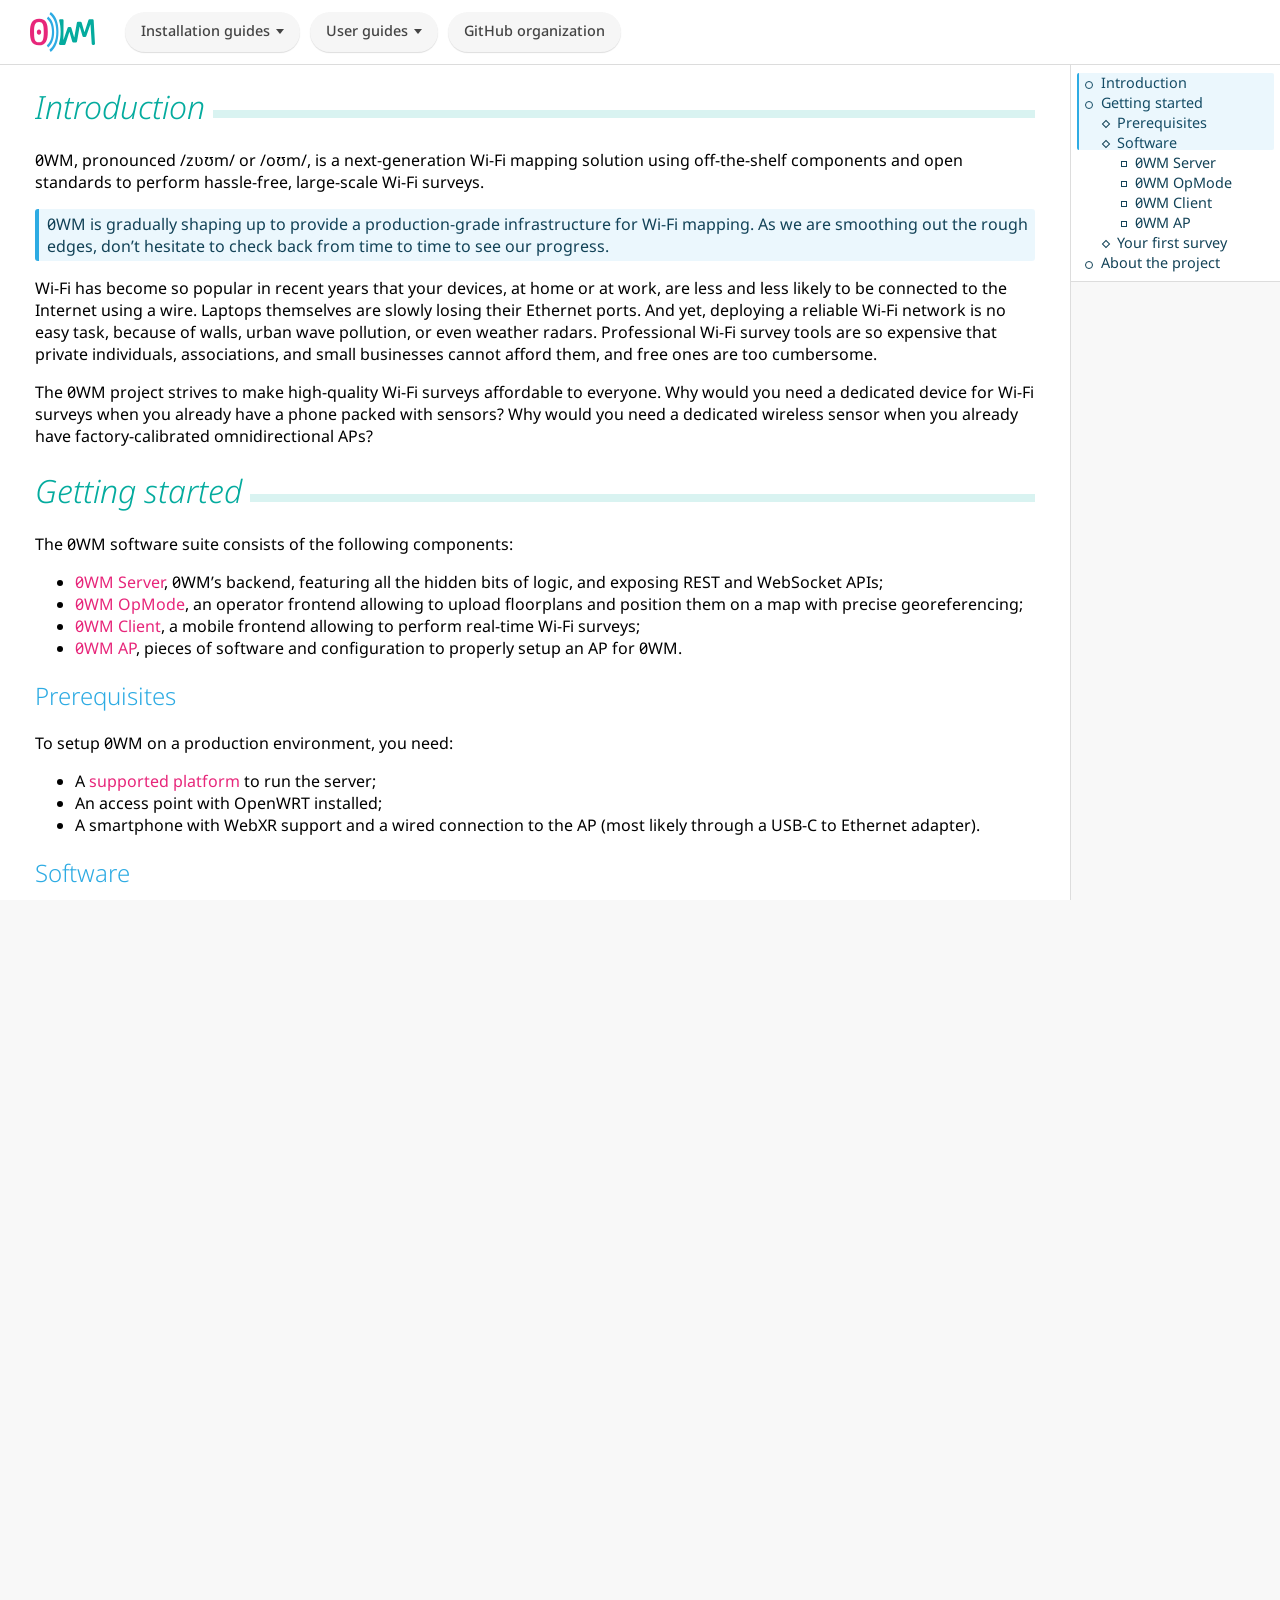
==== commit 8848ff16: "Bump dist Signed-off-by: Benjamin Somers <benjamin.somers@resel.fr>" ====
--- a/index.html
+++ b/index.html
@@ -8,7 +8,7 @@
 <link rel="stylesheet" href="/css/style.css">
 </head>
 <body>
-<nav><a href="/"><img src="/img/0wm.svg"></a><ul><li class="menu"><a href="/install.html">Installation guides</a><ul><li><a href="/install-server.html">Server</a></li><li><a href="/install-opmode.html">OpMode</a></li><li><a href="/install-client.html">Client</a></li><li><a href="/install-ap.html">AP</a></li></ul></li><li class="menu"><a href="/guides.html">User guides</a><ul><li><a href="/guide-server.html">Server</a></li><li><a href="/guide-opmode.html">OpMode</a></li><li><a href="/guide-client.html">Client</a></li></ul></li><li><a href="https://github.com/lab0-cc">GitHub organization</a></li></ul></nav>
+<nav><a href="/"><img src="/img/0wm.svg" alt="0WM logo"></a><ul><li class="menu"><a href="/install.html">Installation guides</a><ul><li><a href="/install-server.html">Server</a></li><li><a href="/install-opmode.html">OpMode</a></li><li><a href="/install-client.html">Client</a></li><li><a href="/install-ap.html">AP</a></li></ul></li><li class="menu"><a href="/guides.html">User guides</a><ul><li><a href="/guide-server.html">Server</a></li><li><a href="/guide-opmode.html">OpMode</a></li><li><a href="/guide-client.html">Client</a></li></ul></li><li><a href="https://github.com/lab0-cc">GitHub organization</a></li></ul></nav>
 <aside class="toc">
   <ul>
   <li><a href="#introduction"
@@ -28,6 +28,8 @@
   <li><a href="#your-first-survey" id="toc-your-first-survey">Your first
   survey</a></li>
   </ul></li>
+  <li><a href="#about-the-project" id="toc-about-the-project">About the
+  project</a></li>
   </ul>
 </aside>
 <script src="/js/toc.js"></script>
@@ -85,20 +87,20 @@
 logic. It manages floorplans and Wi-Fi measurement sessions, stores the
 data, and exposes REST and WebSocket APIs used by the project’s
 frontends.</p>
-<p class="buttons">
-<a href="install-server.html" class="button">Installation guide</a><a
-href="guide-server.html" class="button">User guide</a>
-</p>
+<div class="center">
+<p><a href="install-server.html" class="button">Installation guide</a><a
+href="guide-server.html" class="button">User guide</a></p>
+</div>
 <h3 id="zwm-opmode">0WM OpMode<a
 href="https://github.com/lab0-cc/0WM-OpMode" target="_blank"
 rel="noopener noreferrer"></a></h3>
 <p>The 0WM Opmode is an operator dashboard frontend that communicates
 with the server to upload floorplans, edit boundaries, and position them
 on a map with precise georeferencing.</p>
-<p class="buttons">
-<a href="install-opmode.html" class="button">Installation guide</a><a
-href="guide-opmode.html" class="button">User guide</a>
-</p>
+<div class="center">
+<p><a href="install-opmode.html" class="button">Installation guide</a><a
+href="guide-opmode.html" class="button">User guide</a></p>
+</div>
 <h3 id="zwm-client">0WM Client<a
 href="https://github.com/lab0-cc/0WM-Client" target="_blank"
 rel="noopener noreferrer"></a></h3>
@@ -107,17 +109,17 @@
 retrieves Wi-Fi scan data from an access point, uses WebXR to track
 position and movement, and streams measurements back to the server in
 real-time.</p>
-<p class="buttons">
-<a href="install-client.html" class="button">Installation guide</a><a
-href="guide-client.html" class="button">User guide</a>
-</p>
+<div class="center">
+<p><a href="install-client.html" class="button">Installation guide</a><a
+href="guide-client.html" class="button">User guide</a></p>
+</div>
 <h3 id="zwm-ap">0WM AP</h3>
 <p>Unlike the other 0WM software components, this one is more of a
 collection of tools and settings to configure compatible access points
 (currently those running OpenWRT).</p>
-<p class="buttons">
-<a href="install-ap.html" class="button">Installation guide</a>
-</p>
+<div class="center">
+<p><a href="install-ap.html" class="button">Installation guide</a></p>
+</div>
 <h2 id="your-first-survey">Your first survey</h2>
 <p>Once the software components are <a href="install.html">configured
 and running</a> in your environment, a typical survey workflow operates
@@ -130,6 +132,34 @@
 <li>Review your survey in 0WM OpMode (feature not yet available).</li>
 </ol>
 <p>You can find more information on how to use all the 0WM components in
-<a href="guides.html">our dedicated page</a></p></main>
+<a href="guides.html">our dedicated page</a></p>
+<h1 id="about-the-project">About the project</h1>
+<p>0WM is a solo project led by <a href="https://bensmrs.fr"
+target="_blank" rel="noopener noreferrer">Benjamin Somers</a>,
+distributed under the MIT license. Its backend is written in OCaml and
+its frontend in vanilla JavaScript.</p>
+<p>All of our source code and artifacts are available <a
+href="https://github.com/lab0-cc" target="_blank"
+rel="noopener noreferrer">on GitHub</a>. There are currently no
+contribution guidelines; please reach out through a new issue on the
+relevant repository if you intend to work on a feature or would like to
+see one appear.</p>
+<p>This project is funded through <a href="https://nlnet.nl/core"
+target="_blank" rel="noopener noreferrer">NGI Zero Core</a>, a fund
+established by <a href="https://nlnet.nl" target="_blank"
+rel="noopener noreferrer">NLnet</a> with financial support from the
+European Commission’s <a href="https://ngi.eu" target="_blank"
+rel="noopener noreferrer">Next Generation Internet</a> program. Learn
+more at the <a href="https://nlnet.nl/project/0WM" target="_blank"
+rel="noopener noreferrer">NLnet project page</a>.</p>
+<div class="center">
+<p><a href="https://nlnet.nl" target="_blank"
+rel="noopener noreferrer"><img src="https://nlnet.nl/logo/banner.png"
+style="margin-right:1em;width:20.0%"
+alt="NLnet Foundation logo" /></a><a href="https://nlnet.nl/core"
+target="_blank" rel="noopener noreferrer"><img
+src="https://nlnet.nl/image/logos/NGI0_tag.svg" style="width:20.0%"
+alt="NGI Zero logo" /></a></p>
+</div></main>
 </body>
 </html>
--- a/css/style.css
+++ b/css/style.css
@@ -285,6 +285,10 @@
   margin-top: 0;
 }
 
+main > :last-child {
+  margin-bottom: 0;
+}
+
 code span.co, code span.co > a {
   font-style: italic;
   color: var(--accent-1);
@@ -470,7 +474,7 @@
   border-left: 1px solid #0001;
 }
 
-p.buttons {
+.center {
   text-align: center;
 }
 
